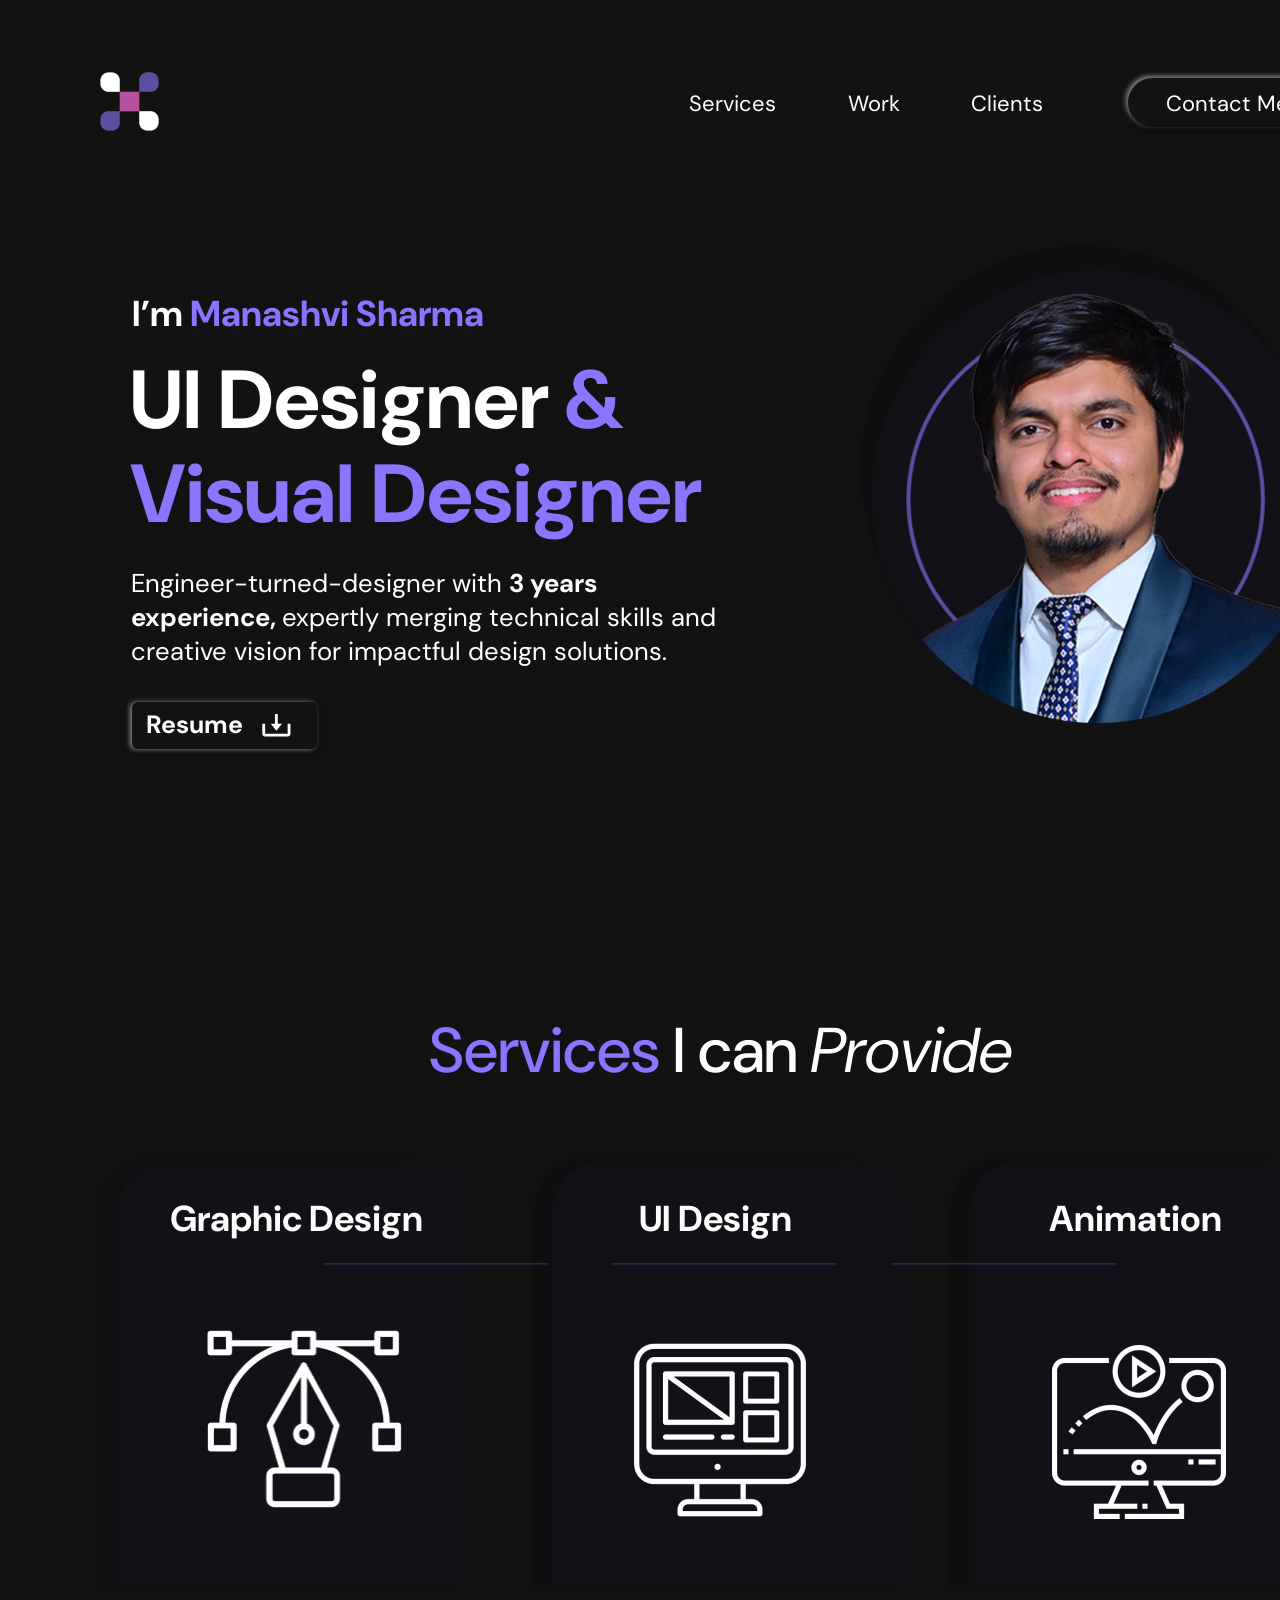
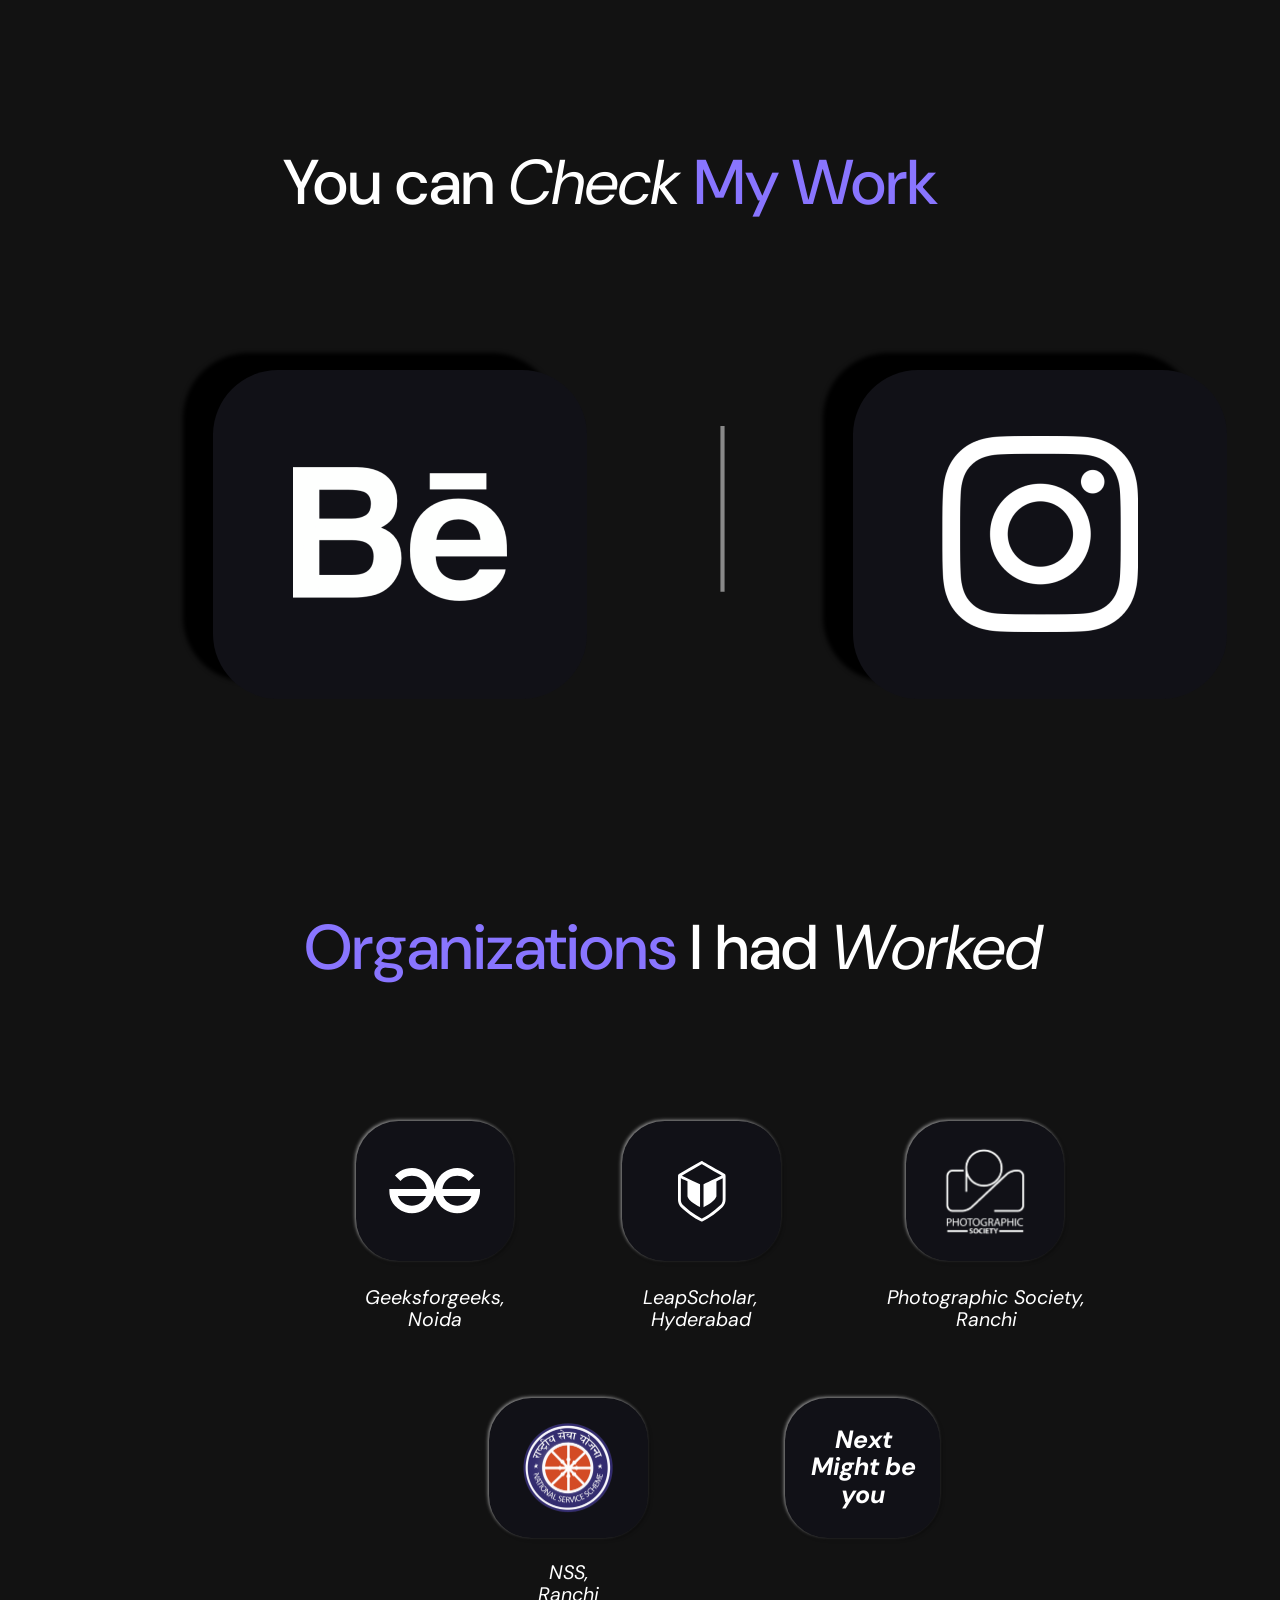
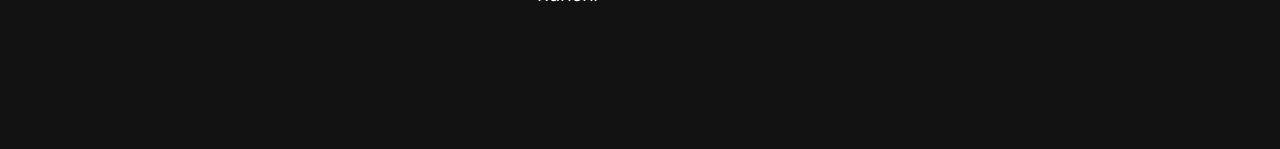
==== Homepage.html @ b3f9b0f7 "Pushed from Locofy Builder" ====
<!DOCTYPE html>
<html>
  <head>
    <meta charset="utf-8" />
    <meta name="viewport" content="initial-scale=1, width=device-width" />

    <link rel="stylesheet" href="./global.css" />
    <link rel="stylesheet" href="./Homepage.css" />
    <link
      rel="stylesheet"
      href="https://fonts.googleapis.com/css2?family=DM Sans:ital,wght@0,400;0,500;0,700;1,400;1,500;1,700&display=swap"
    />
  </head>
  <body>
    <div class="homepage1">
      <section class="frame-container">
        <div class="frame-wrapper1">
          <div class="frame-parent1">
            <div class="im-manashvi-sharma-wrapper">
              <h2 class="im-manashvi-sharma-container1">
                <span>
                  <span>I’m</span>
                </span>
                <b class="manashvi-sharma1">
                  <span> </span>
                  <span>Manashvi Sharma</span>
                </b>
              </h2>
            </div>
            <div class="occupation">
              <b class="ui-designer-container1">
                <p class="ui-designer2">
                  <span class="ui-designer3">UI Designer</span>
                  <span class="span4"> </span>
                  <span>&</span>
                </p>
                <p class="visual-designer1">Visual Designer</p>
              </b>
            </div>
            <div class="experience-years">
              <div class="engineer-turned-designer-with-container1">
                <span>Engineer-turned-designer with </span>
                <b>3 years experience, </b>
                <span
                  >expertly merging technical skills and creative vision for
                  impactful design solutions.</span
                >
              </div>
            </div>
            <div class="resume-download-wrapper">
              <div class="resume-download1">
                <div class="resume-download-item"></div>
                <div class="resume-link">
                  <b class="resume1">Resume</b>
                </div>
                <img
                  class="bx-download-icon1"
                  loading="lazy"
                  alt=""
                  src="./public/bxdownload1.svg"
                />
              </div>
            </div>
          </div>
        </div>
        <div class="wrapper-group-11">
          <img
            class="wrapper-group-1-item"
            loading="lazy"
            alt=""
            src="./public/group-11@2x.png"
          />
        </div>
      </section>
      <img
        class="manashvi-image-icon"
        loading="lazy"
        alt=""
        src="./public/vector-11.svg"
      />

      <section class="services-title-parent">
        <div class="services-title">
          <div class="services-i-can-container1" data-scroll-to="servicesICan">
            <span class="services-i-can1">
              <span class="services2">Services</span>
              <span> I can </span>
            </span>
            <span>
              <i>Provide</i>
            </span>
          </div>
        </div>
        <div class="services-list">
          <div class="graphic-design-title-wrapper">
            <div class="graphic-design-title">
              <div class="graphic-design-title-child"></div>
              <h2 class="graphic-design1">Graphic Design</h2>
              <div class="pen-tool-icon">
                <img
                  class="pen-tool-7244794-1-icon1"
                  loading="lazy"
                  alt=""
                  src="./public/pentool-7244794-11@2x.png"
                />
              </div>
            </div>
          </div>
          <div class="design-services">
            <div class="design-services-child"></div>
            <div class="animation-services">
              <h2 class="ui-design1">UI Design</h2>
            </div>
            <img
              class="layout-8500907-1-icon1"
              loading="lazy"
              alt=""
              src="./public/layout-8500907-11@2x.png"
            />
          </div>
          <div class="design-services1">
            <div class="design-services-item"></div>
            <h2 class="animation1">Animation</h2>
            <div class="animate-5261056-1-container">
              <img
                class="animate-5261056-1-icon1"
                loading="lazy"
                alt=""
                src="./public/animate-5261056-11@2x.png"
              />
            </div>
          </div>
        </div>
      </section>
      <div class="organizations-i-had-worked-group">
        <div
          class="organizations-i-had-container1"
          data-scroll-to="organizationsIHad"
        >
          <span class="organizations-i-had1">
            <span>Organizations</span>
            <span class="span5"> </span>
            <span class="i-had1">I had </span>
          </span>
          <span class="worked1">
            <i>Worked</i>
            <span class="span6"> </span>
          </span>
        </div>
        <div class="work-experience">
          <div class="geeksforgeeks-experience">
            <div class="geeksforgeeks-details">
              <div class="frame-parent2">
                <div class="group-div">
                  <div class="frame-child3"></div>
                  <img
                    class="gfg-gg-logo-1-icon1"
                    loading="lazy"
                    alt=""
                    src="./public/gfggglogo-11.svg"
                  />
                </div>
                <div class="geeksforgeeks-location">
                  <i class="geeksforgeeks-noida1">
                    <p class="geeksforgeeks1">Geeksforgeeks,</p>
                    <p class="noida1">Noida</p>
                  </i>
                </div>
              </div>
              <div class="frame-parent3">
                <div class="rectangle-parent3">
                  <div class="frame-child4"></div>
                  <img
                    class="vector-icon1"
                    loading="lazy"
                    alt=""
                    src="./public/vector1.svg"
                  />
                </div>
                <div class="leapscholar-hyderabad-wrapper">
                  <i class="leapscholar-hyderabad1">
                    <p class="leapscholar1">LeapScholar,</p>
                    <p class="hyderabad1">Hyderabad</p>
                  </i>
                </div>
              </div>
              <div class="photographic-society-experienc">
                <div class="photographic-society-details">
                  <div class="photographic-society-icon">
                    <div class="photographic-society-icon-child"></div>
                    <img
                      class="camera-icon"
                      loading="lazy"
                      alt=""
                      src="./public/68741340-11@2x.png"
                    />
                  </div>
                </div>
                <i class="photographic-society-ranchi-container1">
                  <p class="photographic-society1">Photographic Society,</p>
                  <p class="ranchi2">Ranchi</p>
                </i>
              </div>
            </div>
            <div class="nss-experience">
              <div class="nss-details">
                <div class="nss-logo-parent">
                  <div class="nss-logo">
                    <div class="nss-logo-child"></div>
                    <img
                      class="nss-symbol-1-icon1"
                      loading="lazy"
                      alt=""
                      src="./public/nsssymbol-11@2x.png"
                    />
                  </div>
                  <div class="rectangle-parent4">
                    <div class="frame-child5"></div>
                    <i class="next-might-be-container1">
                      <p class="next1">Next</p>
                      <p class="might-be1">Might be</p>
                      <p class="you1">you</p>
                    </i>
                  </div>
                </div>
                <div class="nss-location">
                  <i class="nss-ranchi1">
                    <p class="nss1">NSS,</p>
                    <p class="ranchi3">Ranchi</p>
                  </i>
                </div>
              </div>
            </div>
          </div>
        </div>
      </div>
      <div class="image-12"></div>
      <div class="image-21"></div>
      <div class="image-13" data-scroll-to="image1"></div>
      <div class="you-can-check-container1">
        <span>
          <span class="you-can1">You can </span>
          <i class="check1">Check</i>
          <span class="span7"> </span>
        </span>
        <span class="my-work1">
          <span>My Work</span>
        </span>
      </div>
      <section class="portfolio-links">
        <div class="behance-link">
          <div class="rectangle-parent5">
            <div class="frame-child6"></div>
            <img
              class="behance-733594-2-icon1"
              loading="lazy"
              alt=""
              src="./public/behance-733594-21@2x.png"
            />
          </div>
        </div>
        <div class="divider">
          <img
            class="divider-shape-icon"
            loading="lazy"
            alt=""
            src="./public/vector-3.svg"
          />
        </div>
        <div class="rectangle-parent6">
          <div class="frame-child7"></div>
          <img
            class="instagram-1384031-2-icon1"
            loading="lazy"
            alt=""
            src="./public/instagram-1384031-21@2x.png"
          />
        </div>
      </section>
      <header class="logo-2-5-parent">
        <img
          class="logo-2-5-icon1"
          loading="lazy"
          alt=""
          src="./public/logo2-5@2x.png"
        />

        <div class="frame-wrapper2">
          <div class="contact-title-parent" id="groupContainer">
            <nav class="contact-title">
              <nav class="page-links">
                <a class="services3" id="servicesText">Services</a>
                <a class="work1" id="workText">Work</a>
                <a class="clients1">Clients</a>
              </nav>
            </nav>
            <div class="contact-button">
              <div class="contact-button-child"></div>
              <a class="contact-me1">Contact Me</a>
            </div>
          </div>
        </div>
      </header>
    </div>

    <script>
      var servicesText = document.getElementById("servicesText");
      if (servicesText) {
        servicesText.addEventListener("click", function () {
          var anchor = document.querySelector("[data-scroll-to='servicesICan']");
          if (anchor) {
            anchor.scrollIntoView({ block: "start", behavior: "smooth" });
          }
        });
      }
      
      var workText = document.getElementById("workText");
      if (workText) {
        workText.addEventListener("click", function () {
          var anchor = document.querySelector("[data-scroll-to='image1']");
          if (anchor) {
            anchor.scrollIntoView({ block: "start", behavior: "smooth" });
          }
        });
      }
      
      var groupContainer = document.getElementById("groupContainer");
      if (groupContainer) {
        groupContainer.addEventListener("click", function () {
          var anchor = document.querySelector("[data-scroll-to='organizationsIHad']");
          if (anchor) {
            anchor.scrollIntoView({ block: "start", behavior: "smooth" });
          }
        });
      }
      </script>
  </body>
</html>
---- global.css ----
body {
  margin: 0;
  line-height: normal;
}

:root {
  /* fonts */
  --font-dm-sans: "DM Sans";

  /* font sizes */
  --font-size-3xl: 22px;
  --font-size-44xl-2: 63.2px;
  --font-size-19xl: 38px;
  --font-size-32xl: 51px;
  --font-size-lgi-6: 19.6px;
  --font-size-6xl: 25px;
  --font-size-xl: 20px;
  --font-size-17xl: 36px;
  --font-size-10xl: 29px;
  --font-size-6xl-8: 25.8px;
  --font-size-2xl: 21px;
  --font-size-63xl-3: 82.3px;
  --font-size-22xl: 41px;

  /* Colors */
  --color-gray-100: #111117;
  --color-gray-200: #121212;
  --color-white: #fff;
  --color-mediumslateblue: #8975ff;
  --color-darkslateblue: #5b4fa1;

  /* Gaps */
  --gap-xl: 20px;
  --gap-4xl-7: 23.7px;
  --gap-7xl-4: 26.4px;

  /* Paddings */
  --padding-xs: 12px;
  --padding-2xs: 11px;
  --padding-11xl: 30px;
  --padding-4xs: 9px;
  --padding-19xl: 38px;
  --padding-3xs-5: 9.5px;
  --padding-48xl: 67px;
  --padding-xl: 20px;
  --padding-47xl: 66px;
  --padding-20xl: 39px;
  --padding-13xl: 32px;
  --padding-39xl: 58px;
  --padding-61xl: 80px;
  --padding-38xl: 57px;
  --padding-2xl: 21px;
  --padding-30xl: 49px;
  --padding-9xl: 28px;
  --padding-4xl-6: 23.6px;
  --padding-4xl-5: 23.5px;
  --padding-28xl: 47px;
  --padding-mid: 17px;
  --padding-xs-8: 11.8px;
  --padding-lgi: 19px;
  --padding-3xl: 22px;
  --padding-21xl: 40px;
  --padding-25xl: 44px;
  --padding-20xl-3: 39.3px;
  --padding-11xs: 2px;
  --padding-14xl: 33px;
  --padding-99xl: 118px;
  --padding-8xs: 5px;
  --padding-10xs: 3px;
  --padding-9xs: 4px;
  --padding-18xl: 37px;
  --padding-15xl: 34px;
  --padding-6xs: 7px;
  --padding-5xl: 24px;
  --padding-33xl: 52px;
  --padding-10xl: 29px;
  --padding-49xl: 68px;

  /* Border radiuses */
  --br-13xl-5: 32.5px;
  --br-46xl: 65px;
  --br-23xl-5: 42.5px;
  --br-31xl: 50px;
  --br-7xs: 6px;
}
---- Homepage.css ----
.manashvi-sharma1 {
  color: var(--color-mediumslateblue);
}
.im-manashvi-sharma-container1 {
  margin: 0;
  flex: 1;
  position: relative;
  font-size: inherit;
  display: inline-block;
  max-width: 100%;
  font-family: inherit;
}
.im-manashvi-sharma-wrapper {
  width: 403px;
  display: flex;
  flex-direction: row;
  align-items: flex-start;
  justify-content: flex-start;
  padding: 0 var(--padding-11xs);
  box-sizing: border-box;
  max-width: 100%;
}
.ui-designer3 {
  color: var(--color-white);
}
.span4 {
  color: var(--color-darkslateblue);
}
.ui-designer2,
.visual-designer1 {
  margin: 0;
}
.ui-designer-container1 {
  position: relative;
  line-height: 94px;
}
.occupation {
  align-self: stretch;
  display: flex;
  flex-direction: row;
  align-items: flex-start;
  justify-content: flex-start;
  padding: 0 0 var(--padding-4xs);
  font-size: var(--font-size-63xl-3);
  color: var(--color-mediumslateblue);
}
.engineer-turned-designer-with-container1 {
  flex: 1;
  position: relative;
  display: inline-block;
  max-width: 100%;
}
.experience-years {
  width: 590px;
  display: flex;
  flex-direction: row;
  align-items: flex-start;
  justify-content: flex-start;
  padding: 0 1px 18px;
  box-sizing: border-box;
  max-width: 100%;
  font-size: var(--font-size-6xl-8);
}
.resume-download-item {
  height: 47px;
  width: 185px;
  position: relative;
  box-shadow: -2px 0.2px 5px rgba(255, 255, 255, 0.5),
    2px 2px 5px rgba(13, 13, 13, 0.5);
  border-radius: var(--br-7xs);
  background-color: var(--color-gray-200);
  display: none;
}
.resume1 {
  align-self: stretch;
  position: relative;
  line-height: 29px;
  z-index: 1;
}
.resume-link {
  width: 113px;
  display: flex;
  flex-direction: column;
  align-items: flex-start;
  justify-content: flex-start;
  padding: 1.7px 0 0;
  box-sizing: border-box;
}
.bx-download-icon1 {
  height: 34.8px;
  width: 34.8px;
  position: relative;
  overflow: hidden;
  flex-shrink: 0;
  z-index: 1;
}
.resume-download1 {
  flex: 1;
  box-shadow: -2px 0.2px 5px rgba(255, 255, 255, 0.5),
    2px 2px 5px rgba(13, 13, 13, 0.5);
  border-radius: var(--br-7xs);
  background-color: var(--color-gray-200);
  flex-direction: row;
  padding: 6.3px 14px 5.9px;
}
.frame-parent1,
.frame-wrapper1,
.resume-download-wrapper,
.resume-download1 {
  display: flex;
  align-items: flex-start;
  justify-content: flex-start;
}
.resume-download-wrapper {
  width: 189px;
  flex-direction: row;
  padding: 0 var(--padding-11xs);
  box-sizing: border-box;
  font-size: var(--font-size-6xl);
}
.frame-parent1,
.frame-wrapper1 {
  flex-direction: column;
  max-width: 100%;
}
.frame-parent1 {
  align-self: stretch;
  gap: 16px;
}
.frame-wrapper1 {
  flex: 1;
  padding: var(--padding-xl) 0 0;
  box-sizing: border-box;
  min-width: 404px;
}
.wrapper-group-1-item {
  height: 100%;
  width: 100%;
  object-fit: contain;
  position: absolute;
  left: -5px;
  top: -12px;
  transform: scale(1.053);
}
.wrapper-group-11 {
  height: 453px;
  width: 453px;
  position: relative;
  max-width: 100%;
  display: flex;
  align-items: center;
  justify-content: center;
}
.frame-container {
  position: absolute;
  top: 270px;
  left: 130px;
  width: 1194px;
  display: flex;
  flex-direction: row;
  align-items: flex-start;
  justify-content: flex-start;
  gap: 120px;
  max-width: 100%;
  text-align: left;
  font-size: var(--font-size-17xl);
  color: var(--color-white);
  font-family: var(--font-dm-sans);
}
.manashvi-image-icon {
  position: absolute;
  top: 1263.4px;
  left: 126px;
  width: 1188.5px;
  height: 2px;
  z-index: 1;
}
.services2 {
  color: var(--color-mediumslateblue);
}
.services-i-can1 {
  font-weight: 500;
}
.services-i-can-container1 {
  position: relative;
}
.services-title {
  align-self: stretch;
  display: flex;
  flex-direction: row;
  align-items: flex-start;
  justify-content: center;
  padding: 0 var(--padding-xl) 0 var(--padding-3xl);
}
.graphic-design-title-child {
  width: 352px;
  height: 426px;
  position: relative;
  box-shadow: -17px 0 4px #101010;
  border-radius: var(--br-31xl) var(--br-31xl) 0 0;
  background-color: var(--color-gray-100);
  display: none;
  max-width: 100%;
}
.graphic-design1 {
  margin: 0;
  position: relative;
  font-size: inherit;
  line-height: 41px;
  font-weight: 700;
  font-family: inherit;
  z-index: 1;
}
.pen-tool-7244794-1-icon1 {
  height: 200px;
  width: 200px;
  position: relative;
  object-fit: cover;
  z-index: 1;
}
.pen-tool-icon {
  display: flex;
  flex-direction: row;
  align-items: flex-start;
  justify-content: flex-start;
  padding: 0 var(--padding-18xl) 0 var(--padding-15xl);
}
.graphic-design-title,
.graphic-design-title-wrapper {
  display: flex;
  flex-direction: column;
  align-items: flex-start;
  justify-content: flex-start;
  box-sizing: border-box;
  max-width: 100%;
}
.graphic-design-title {
  box-shadow: -17px 0 4px #101010;
  border-radius: var(--br-31xl) var(--br-31xl) 0 0;
  background-color: var(--color-gray-100);
  padding: var(--padding-18xl) var(--padding-10xl) var(--padding-49xl)
    var(--padding-33xl);
  gap: 80px;
}
.graphic-design-title-wrapper {
  padding: 0 var(--padding-mid) 0 0;
}
.design-services-child {
  width: 352px;
  height: 426px;
  position: relative;
  box-shadow: -17px 0 4px #0f0f0f;
  border-radius: var(--br-31xl) var(--br-31xl) 0 0;
  background-color: var(--color-gray-100);
  display: none;
  max-width: 100%;
}
.ui-design1 {
  margin: 0;
  position: relative;
  font-size: inherit;
  line-height: 58px;
  font-weight: 700;
  font-family: inherit;
  z-index: 1;
}
.animation-services {
  display: flex;
  flex-direction: row;
  align-items: flex-start;
  justify-content: flex-start;
  padding: 0 8px;
}
.layout-8500907-1-icon1 {
  width: 178px;
  height: 178px;
  position: relative;
  object-fit: contain;
  z-index: 1;
}
.design-services,
.design-services-item {
  width: 352px;
  box-shadow: -17px 0 4px #0f0f0f;
  border-radius: var(--br-31xl) var(--br-31xl) 0 0;
  background-color: var(--color-gray-100);
  max-width: 100%;
}
.design-services {
  display: flex;
  flex-direction: column;
  align-items: flex-start;
  justify-content: flex-start;
  padding: var(--padding-10xl) 79px var(--padding-49xl);
  box-sizing: border-box;
  gap: 93px;
}
.design-services-item {
  height: 426px;
  position: relative;
  display: none;
}
.animation1 {
  margin: 0;
  position: relative;
  font-size: inherit;
  line-height: 58px;
  font-weight: 700;
  font-family: inherit;
  z-index: 1;
}
.animate-5261056-1-icon1 {
  height: 174px;
  width: 174px;
  position: relative;
  object-fit: cover;
  z-index: 1;
}
.animate-5261056-1-container,
.design-services1 {
  display: flex;
  flex-direction: row;
  align-items: flex-start;
  justify-content: flex-start;
  padding: 0 var(--padding-10xs);
}
.design-services1 {
  width: 352px;
  box-shadow: -17px 0 4px #0f0f0f;
  border-radius: var(--br-31xl) var(--br-31xl) 0 0;
  background-color: var(--color-gray-100);
  flex-direction: column;
  padding: var(--padding-10xl) var(--padding-61xl) var(--padding-49xl);
  box-sizing: border-box;
  gap: 97px;
  max-width: 100%;
}
.services-list,
.services-title-parent {
  display: flex;
  flex-direction: row;
  align-items: flex-start;
  justify-content: center;
  gap: 65px;
  max-width: 100%;
  font-size: var(--font-size-17xl);
}
.services-title-parent {
  position: absolute;
  top: 1008.9px;
  left: 118px;
  width: 1203px;
  flex-direction: column;
  justify-content: flex-start;
  gap: 69.1px;
  text-align: left;
  font-size: var(--font-size-44xl-2);
  color: var(--color-white);
  font-family: var(--font-dm-sans);
}
.span5 {
  color: var(--color-darkslateblue);
}
.i-had1 {
  color: var(--color-white);
}
.organizations-i-had1,
.span6 {
  font-weight: 500;
}
.span6 {
  font-family: var(--font-dm-sans);
}
.worked1 {
  color: var(--color-white);
}
.organizations-i-had-container1 {
  align-self: stretch;
  position: relative;
}
.frame-child3 {
  height: 140px;
  width: 158.9px;
  position: relative;
  box-shadow: -1.3px -1.3px 3.27px rgba(255, 255, 255, 0.5),
    1.3px 1.3px 3.27px rgba(0, 0, 0, 0.5);
  border-radius: 42.51px;
  background-color: var(--color-gray-100);
  display: none;
}
.gfg-gg-logo-1-icon1 {
  height: 46.4px;
  width: 92.2px;
  position: relative;
  overflow: hidden;
  flex-shrink: 0;
  z-index: 1;
}
.group-div {
  box-shadow: -1.3px -1.3px 3.27px rgba(255, 255, 255, 0.5),
    1.3px 1.3px 3.27px rgba(0, 0, 0, 0.5);
  border-radius: 42.51px;
  background-color: var(--color-gray-100);
  display: flex;
  flex-direction: row;
  align-items: flex-start;
  justify-content: flex-start;
  padding: var(--padding-28xl) var(--padding-14xl) 46.6px;
}
.geeksforgeeks1,
.noida1 {
  margin: 0;
}
.geeksforgeeks-noida1 {
  position: relative;
  line-height: 110%;
}
.frame-parent2,
.geeksforgeeks-location {
  display: flex;
  align-items: flex-start;
  justify-content: flex-start;
}
.geeksforgeeks-location {
  flex-direction: row;
  padding: 0 var(--padding-2xs) 0 var(--padding-4xs);
}
.frame-parent2 {
  flex-direction: column;
  gap: 26.3px;
}
.frame-child4 {
  height: 140px;
  width: 158.9px;
  position: relative;
  box-shadow: -1.3px -1.3px 3.27px rgba(255, 255, 255, 0.5),
    1.3px 1.3px 3.27px rgba(0, 0, 0, 0.5);
  border-radius: 42.51px;
  background-color: var(--color-gray-100);
  display: none;
}
.vector-icon1 {
  height: 60.7px;
  width: 47.6px;
  position: relative;
  z-index: 1;
}
.rectangle-parent3 {
  box-shadow: -1.3px -1.3px 3.27px rgba(255, 255, 255, 0.5),
    1.3px 1.3px 3.27px rgba(0, 0, 0, 0.5);
  border-radius: 42.51px;
  background-color: var(--color-gray-100);
  display: flex;
  flex-direction: row;
  align-items: flex-start;
  justify-content: flex-start;
  padding: var(--padding-21xl) 55px var(--padding-20xl-3) 56px;
}
.hyderabad1,
.leapscholar1 {
  margin: 0;
}
.leapscholar-hyderabad1 {
  position: relative;
  line-height: 110%;
}
.frame-parent3,
.leapscholar-hyderabad-wrapper {
  display: flex;
  align-items: flex-start;
  justify-content: flex-start;
}
.leapscholar-hyderabad-wrapper {
  flex-direction: row;
  padding: 0 var(--padding-3xl) 0 var(--padding-2xl);
}
.frame-parent3 {
  flex-direction: column;
  gap: var(--gap-7xl-4);
}
.photographic-society-icon-child {
  height: 140px;
  width: 158.9px;
  position: relative;
  box-shadow: -1.3px -1.3px 3.27px rgba(255, 255, 255, 0.5),
    1.3px 1.3px 3.27px rgba(0, 0, 0, 0.5);
  border-radius: 42.51px;
  background-color: var(--color-gray-100);
  display: none;
}
.camera-icon {
  height: 116.4px;
  width: 116.4px;
  position: relative;
  object-fit: contain;
  z-index: 1;
}
.photographic-society-details,
.photographic-society-icon {
  display: flex;
  flex-direction: row;
  align-items: flex-start;
  justify-content: flex-start;
}
.photographic-society-icon {
  box-shadow: -1.3px -1.3px 3.27px rgba(255, 255, 255, 0.5),
    1.3px 1.3px 3.27px rgba(0, 0, 0, 0.5);
  border-radius: 42.51px;
  background-color: var(--color-gray-100);
  padding: var(--padding-xs-8) var(--padding-2xl);
}
.photographic-society-details {
  padding: 0 var(--padding-lgi);
}
.photographic-society1,
.ranchi2 {
  margin: 0;
}
.photographic-society-ranchi-container1 {
  height: 44px;
  position: relative;
  line-height: 110%;
  display: inline-block;
}
.geeksforgeeks-details,
.photographic-society-experienc {
  display: flex;
  flex-direction: column;
  align-items: flex-start;
  justify-content: flex-start;
  gap: var(--gap-7xl-4);
}
.geeksforgeeks-details {
  align-self: stretch;
  flex-direction: row;
  justify-content: space-between;
  gap: var(--gap-xl);
}
.nss-logo-child {
  height: 140px;
  width: 158.9px;
  position: relative;
  box-shadow: -1.3px -1.3px 3.27px rgba(255, 255, 255, 0.5),
    1.3px 1.3px 3.27px rgba(0, 0, 0, 0.5);
  border-radius: 42.51px;
  background-color: var(--color-gray-100);
  display: none;
}
.nss-symbol-1-icon1 {
  height: 92.9px;
  width: 92.9px;
  position: relative;
  object-fit: contain;
  z-index: 1;
}
.frame-child5,
.nss-logo {
  box-shadow: -1.3px -1.3px 3.27px rgba(255, 255, 255, 0.5),
    1.3px 1.3px 3.27px rgba(0, 0, 0, 0.5);
  border-radius: 42.51px;
  background-color: var(--color-gray-100);
}
.nss-logo {
  display: flex;
  flex-direction: row;
  align-items: flex-start;
  justify-content: flex-start;
  padding: var(--padding-4xl-5) var(--padding-14xl) var(--padding-4xl-6);
  flex-shrink: 0;
}
.frame-child5 {
  height: 140px;
  width: 158.9px;
  position: relative;
  display: none;
}
.might-be1,
.next1,
.you1 {
  margin: 0;
}
.next-might-be-container1 {
  position: relative;
  line-height: 110%;
  font-weight: 700;
  z-index: 1;
}
.nss-logo-parent,
.rectangle-parent4 {
  display: flex;
  flex-direction: row;
  align-items: flex-start;
}
.rectangle-parent4 {
  box-shadow: -1.3px -1.3px 3.27px rgba(255, 255, 255, 0.5),
    1.3px 1.3px 3.27px rgba(0, 0, 0, 0.5);
  border-radius: 42.51px;
  background-color: var(--color-gray-100);
  justify-content: flex-start;
  padding: var(--padding-9xl) var(--padding-5xl) var(--padding-11xl) 26px;
  flex-shrink: 0;
}
.nss-logo-parent {
  align-self: stretch;
  justify-content: space-between;
  gap: var(--gap-xl);
}
.nss1,
.ranchi3 {
  margin: 0;
}
.nss-ranchi1 {
  position: relative;
  line-height: 110%;
}
.nss-location {
  display: flex;
  flex-direction: row;
  align-items: flex-start;
  justify-content: flex-start;
  padding: 0 var(--padding-30xl);
  font-size: var(--font-size-lgi-6);
}
.nss-details,
.nss-experience {
  display: flex;
  align-items: flex-start;
  max-width: 100%;
}
.nss-details {
  width: 450.9px;
  flex-direction: column;
  justify-content: flex-start;
  gap: var(--gap-4xl-7);
}
.nss-experience {
  width: 716.9px;
  flex-direction: row;
  justify-content: center;
  padding: 0 var(--padding-xl);
  box-sizing: border-box;
  font-size: var(--font-size-6xl);
}
.geeksforgeeks-experience {
  flex: 1;
  flex-direction: column;
  gap: 66.6px;
}
.geeksforgeeks-experience,
.organizations-i-had-worked-group,
.work-experience {
  display: flex;
  align-items: flex-start;
  justify-content: flex-start;
  max-width: 100%;
}
.work-experience {
  align-self: stretch;
  flex-direction: row;
  padding: 0 51px 0 var(--padding-33xl);
  box-sizing: border-box;
  text-align: center;
  font-size: var(--font-size-lgi-6);
  color: var(--color-white);
}
.organizations-i-had-worked-group {
  position: absolute;
  top: 2506px;
  left: 304px;
  width: 832px;
  flex-direction: column;
  gap: 132px;
}
.image-12,
.image-13,
.image-21 {
  position: absolute;
  top: 1784.9px;
  left: 218px;
  width: 1439px;
  height: 803px;
  display: none;
}
.image-13,
.image-21 {
  top: 1781.9px;
  left: 276px;
}
.image-13 {
  top: 1782.9px;
}
.you-can1 {
  font-weight: 500;
}
.check1 {
  font-family: var(--font-dm-sans);
}
.my-work1,
.span7 {
  font-weight: 500;
  color: var(--color-mediumslateblue);
}
.you-can-check-container1 {
  position: absolute;
  top: 1741px;
  left: calc(50% - 357px);
  z-index: 4;
  color: var(--color-white);
}
.frame-child6 {
  height: 329px;
  width: 374px;
  position: relative;
  box-shadow: -30px -17px 4px #000;
  border-radius: var(--br-46xl);
  background-color: var(--color-gray-100);
  display: none;
  max-width: 100%;
}
.behance-733594-2-icon1 {
  height: 214px;
  width: 214px;
  position: relative;
  object-fit: contain;
  z-index: 1;
}
.behance-link,
.rectangle-parent5 {
  display: flex;
  align-items: flex-start;
  justify-content: flex-start;
  box-sizing: border-box;
  max-width: 100%;
}
.rectangle-parent5 {
  box-shadow: -30px -17px 4px #000;
  border-radius: var(--br-46xl);
  background-color: var(--color-gray-100);
  flex-direction: row;
  padding: var(--padding-38xl) var(--padding-61xl) var(--padding-39xl);
  z-index: 4;
}
.behance-link {
  flex-direction: column;
  padding: 0 var(--padding-8xs) 0 0;
}
.divider-shape-icon {
  width: 5px;
  flex: 1;
  position: relative;
  max-height: 100%;
  z-index: 4;
}
.divider {
  height: 238px;
  display: flex;
  flex-direction: column;
  align-items: flex-start;
  justify-content: flex-start;
  padding: var(--padding-20xl) 0 0;
  box-sizing: border-box;
}
.frame-child7 {
  height: 329px;
  width: 374px;
  position: relative;
  box-shadow: -30px -17px 4px #000;
  border-radius: var(--br-46xl);
  background-color: var(--color-gray-100);
  display: none;
  max-width: 100%;
}
.instagram-1384031-2-icon1 {
  height: 196px;
  width: 196px;
  position: relative;
  object-fit: contain;
  z-index: 1;
}
.portfolio-links,
.rectangle-parent6 {
  display: flex;
  flex-direction: row;
  align-items: flex-start;
  max-width: 100%;
}
.rectangle-parent6 {
  width: 374px;
  box-shadow: -30px -17px 4px #000;
  border-radius: var(--br-46xl);
  background-color: var(--color-gray-100);
  justify-content: center;
  padding: var(--padding-47xl) var(--padding-xl) var(--padding-48xl);
  box-sizing: border-box;
  z-index: 4;
}
.portfolio-links {
  position: absolute;
  top: 1970px;
  left: 213px;
  width: 1014px;
  justify-content: space-between;
  gap: var(--gap-xl);
}
.logo-2-5-icon1 {
  height: 75px;
  width: 75px;
  position: relative;
  object-fit: cover;
}
.services3 {
  min-width: 89.6px;
  cursor: pointer;
}
.clients1,
.services3,
.work1 {
  text-decoration: none;
  position: relative;
  color: inherit;
  display: inline-block;
}
.work1 {
  min-width: 54.4px;
  cursor: pointer;
}
.clients1 {
  min-width: 73.7px;
}
.contact-title,
.page-links {
  margin: 0;
  display: flex;
  align-items: flex-start;
}
.page-links {
  align-self: stretch;
  flex-direction: row;
  justify-content: space-between;
  gap: var(--gap-xl);
  text-align: left;
  font-size: var(--font-size-3xl);
  color: var(--color-white);
  font-family: var(--font-dm-sans);
}
.contact-title {
  width: 356.1px;
  flex-direction: column;
  justify-content: flex-end;
  padding: 0 0 var(--padding-3xs-5);
  box-sizing: border-box;
  max-width: 100%;
}
.contact-button-child {
  height: 50px;
  width: 196px;
  position: relative;
  box-shadow: -2px -2px 5px rgba(255, 255, 255, 0.5),
    2px 2px 5px rgba(0, 0, 0, 0.5);
  border-radius: var(--br-13xl-5);
  background-color: var(--color-gray-200);
  display: none;
}
.contact-me1 {
  text-decoration: none;
  position: relative;
  color: inherit;
  display: inline-block;
  min-width: 128px;
  z-index: 1;
}
.contact-button {
  box-shadow: -2px -2px 5px rgba(255, 255, 255, 0.5),
    2px 2px 5px rgba(0, 0, 0, 0.5);
  border-radius: var(--br-13xl-5);
  background-color: var(--color-gray-200);
  display: flex;
  flex-direction: row;
  align-items: flex-start;
  justify-content: flex-start;
  padding: var(--padding-2xs) var(--padding-11xl) var(--padding-4xs)
    var(--padding-19xl);
  white-space: nowrap;
}
.contact-title-parent {
  align-self: stretch;
  display: flex;
  flex-direction: row;
  align-items: flex-end;
  justify-content: space-between;
  max-width: 100%;
  gap: var(--gap-xl);
  cursor: pointer;
}
.frame-wrapper2 {
  width: 635px;
  display: flex;
  flex-direction: column;
  align-items: flex-start;
  justify-content: flex-end;
  padding: 0 0 var(--padding-xs);
  box-sizing: border-box;
  max-width: 100%;
}
.homepage1,
.logo-2-5-parent {
  text-align: left;
  font-family: var(--font-dm-sans);
}
.logo-2-5-parent {
  position: absolute;
  top: 64px;
  left: 92px;
  width: 1232px;
  display: flex;
  flex-direction: row;
  align-items: flex-end;
  justify-content: space-between;
  gap: var(--gap-xl);
  max-width: 100%;
  font-size: var(--font-size-3xl);
  color: var(--color-white);
}
.homepage1 {
  width: 100%;
  height: 3349px;
  position: relative;
  background-color: var(--color-gray-200);
  overflow: hidden;
  line-height: normal;
  letter-spacing: normal;
  font-size: var(--font-size-44xl-2);
  color: var(--color-mediumslateblue);
}
@media screen and (max-width: 1150px) {
  .services-list {
    flex-wrap: wrap;
  }
}
@media screen and (max-width: 1050px) {
  .im-manashvi-sharma-container1 {
    font-size: var(--font-size-10xl);
  }
  .ui-designer-container1 {
    font-size: var(--font-size-22xl);
    line-height: 56px;
  }
  .wrapper-group-1-item {
    flex: 1;
  }
  .frame-container {
    flex-wrap: wrap;
  }
  .services-i-can-container1 {
    font-size: var(--font-size-32xl);
  }
  .animation1,
  .graphic-design1,
  .ui-design1 {
    font-size: var(--font-size-10xl);
    line-height: 33px;
  }
  .animation1,
  .ui-design1 {
    line-height: 46px;
  }
  .organizations-i-had-container1,
  .you-can-check-container1 {
    font-size: var(--font-size-32xl);
  }
  .portfolio-links {
    flex-wrap: wrap;
  }
  .homepage1 {
    height: auto;
    min-height: 3349;
  }
}
@media screen and (max-width: 750px) {
  .geeksforgeeks-details,
  .nss-logo-parent {
    flex-wrap: wrap;
  }
  .contact-title {
    display: none;
  }
}
@media screen and (max-width: 450px) {
  .im-manashvi-sharma-container1 {
    font-size: var(--font-size-3xl);
  }
  .ui-designer-container1 {
    font-size: var(--font-size-6xl);
    line-height: 38px;
  }
  .engineer-turned-designer-with-container1 {
    font-size: var(--font-size-2xl);
  }
  .resume1 {
    font-size: var(--font-size-xl);
    line-height: 23px;
  }
  .frame-wrapper1 {
    min-width: 100%;
  }
  .services-i-can-container1 {
    font-size: var(--font-size-19xl);
  }
  .animation1,
  .graphic-design1,
  .ui-design1 {
    font-size: var(--font-size-3xl);
    line-height: 24px;
  }
  .animation1,
  .ui-design1 {
    line-height: 35px;
  }
  .organizations-i-had-container1 {
    font-size: var(--font-size-19xl);
  }
  .next-might-be-container1 {
    font-size: var(--font-size-xl);
    line-height: 22px;
  }
  .you-can-check-container1 {
    font-size: var(--font-size-19xl);
  }
}
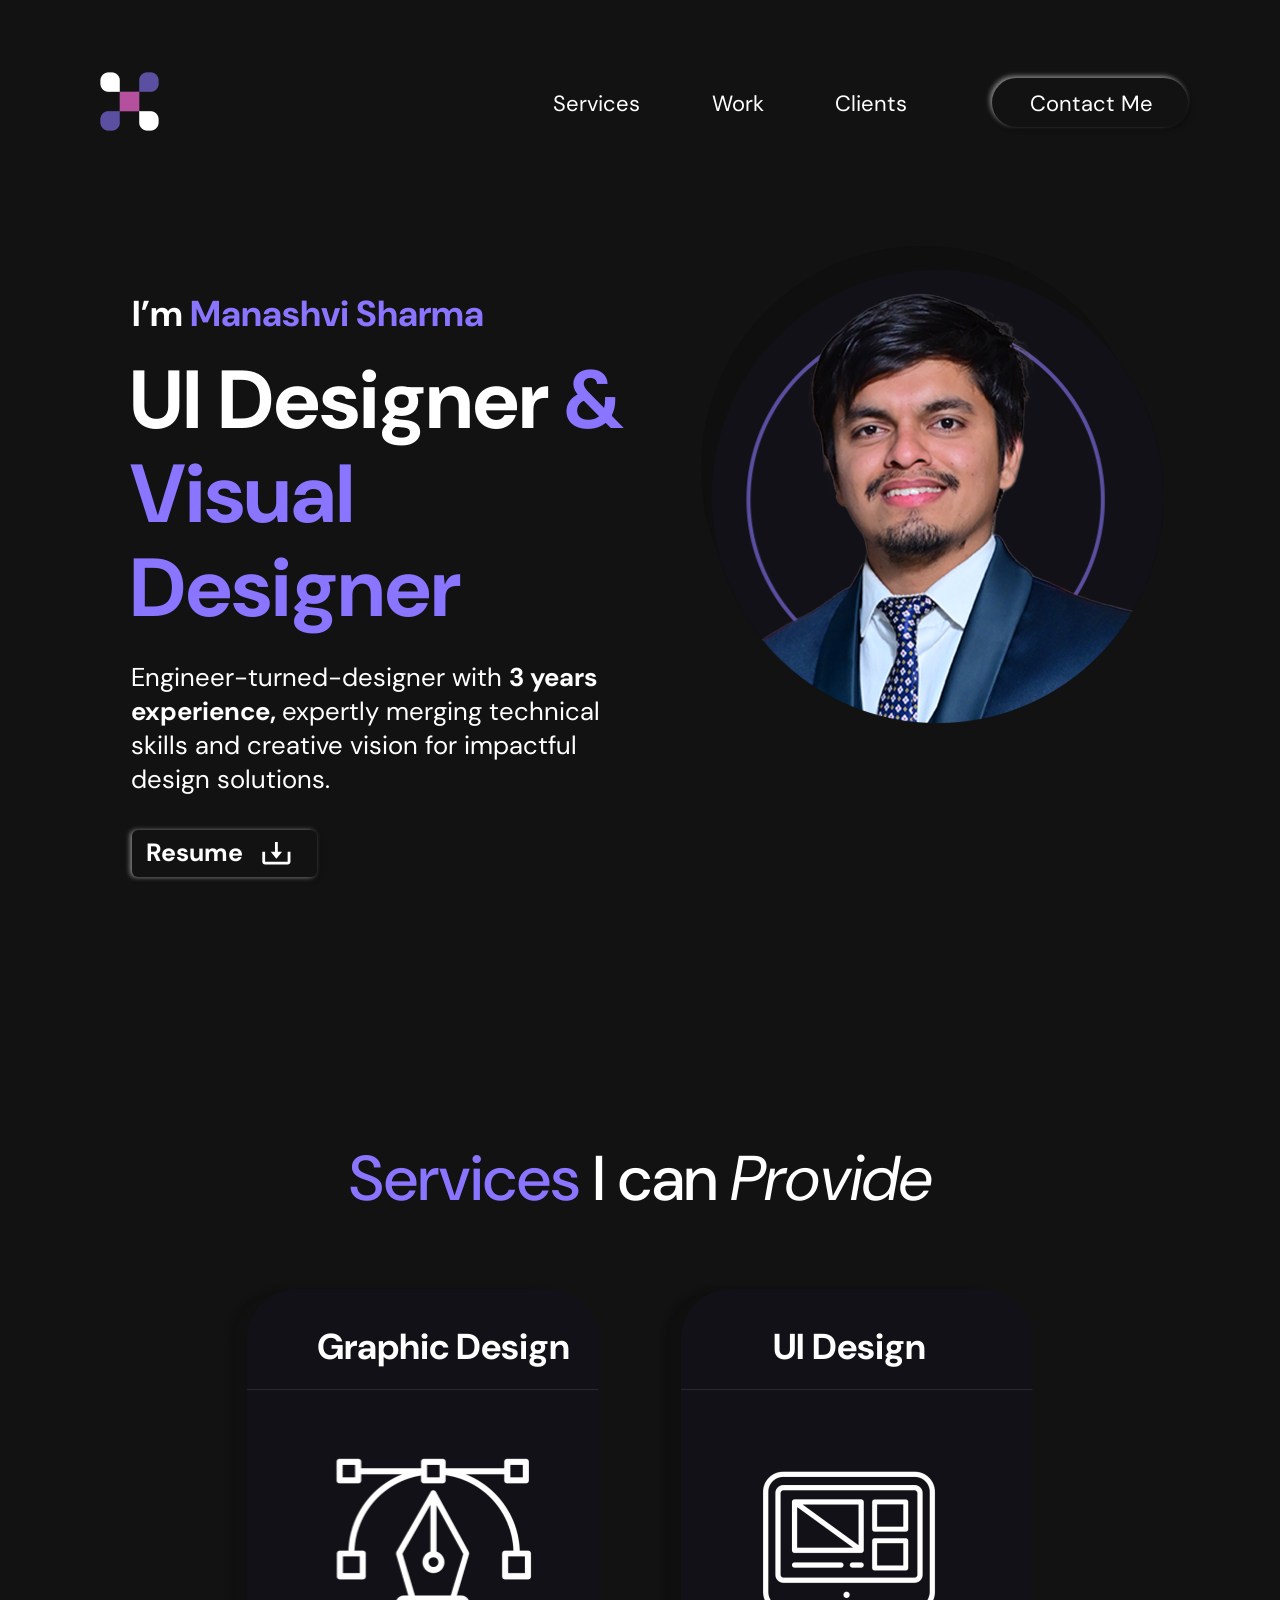
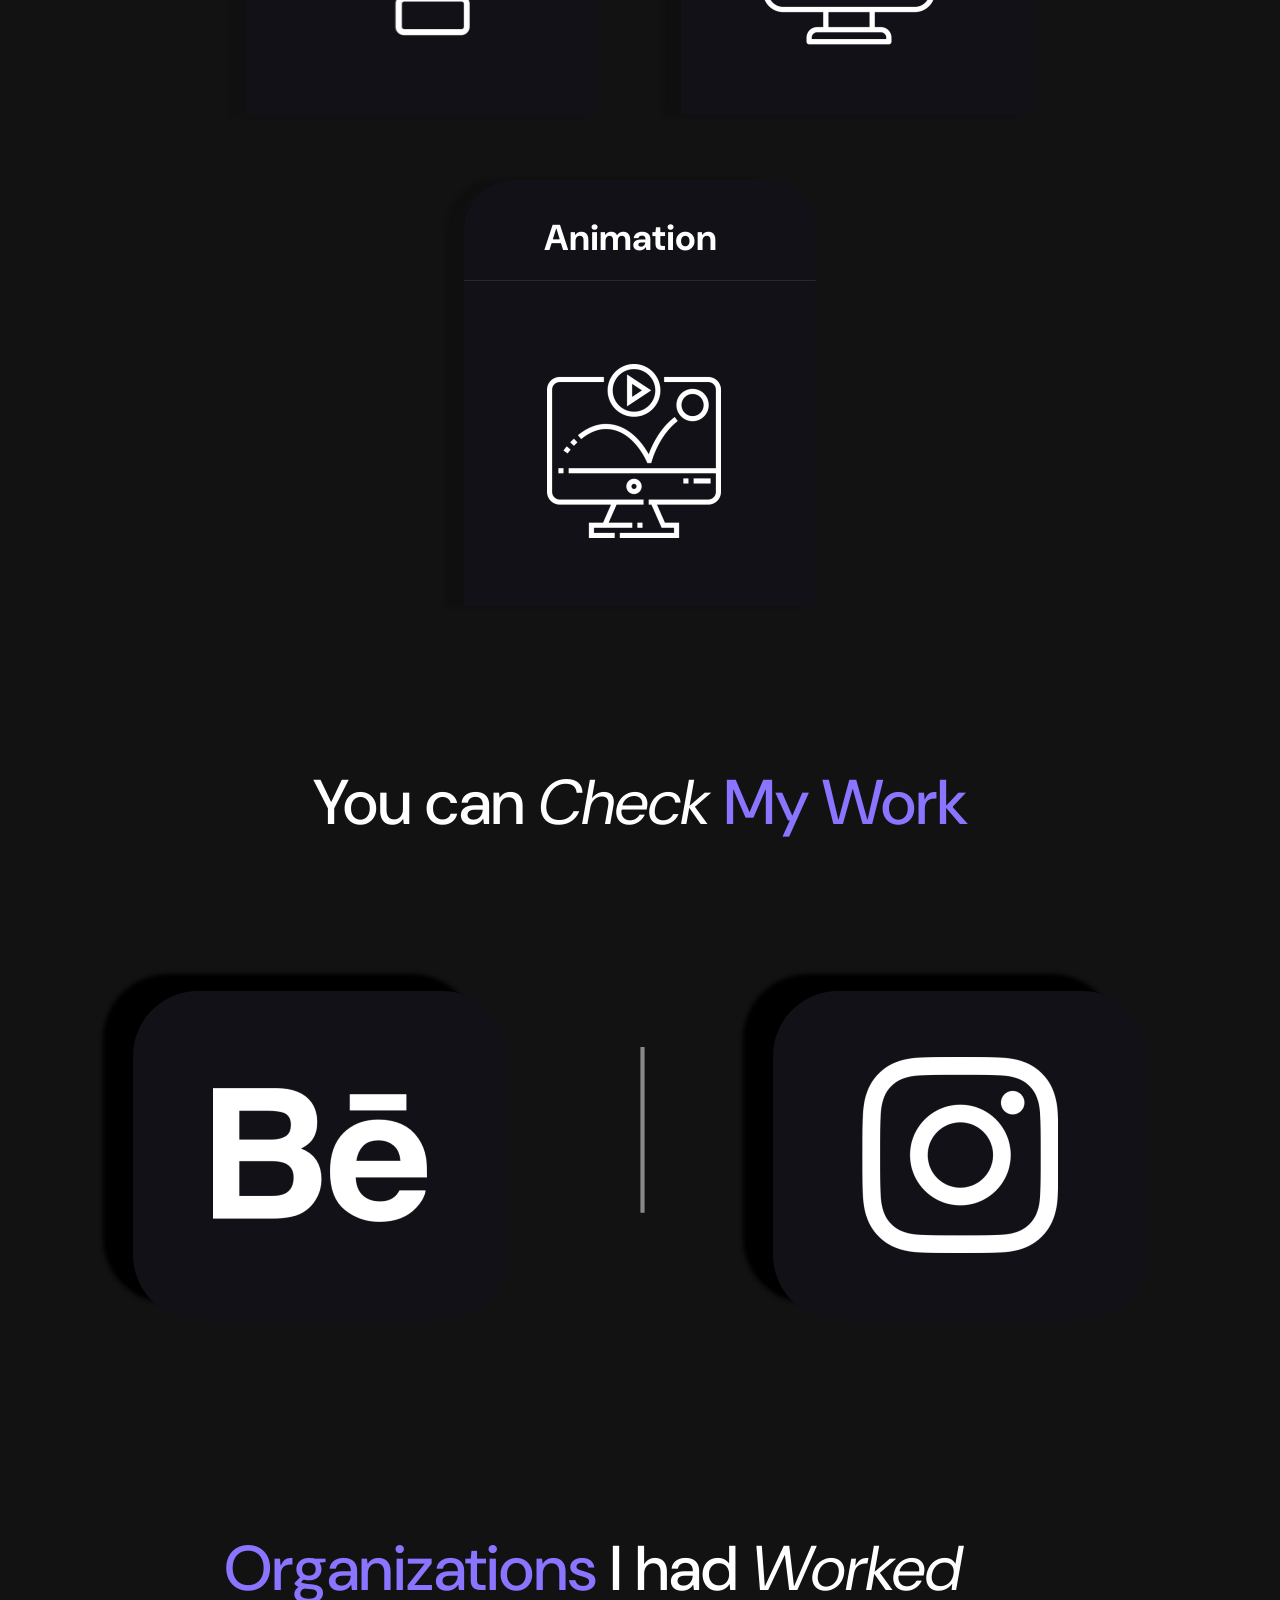
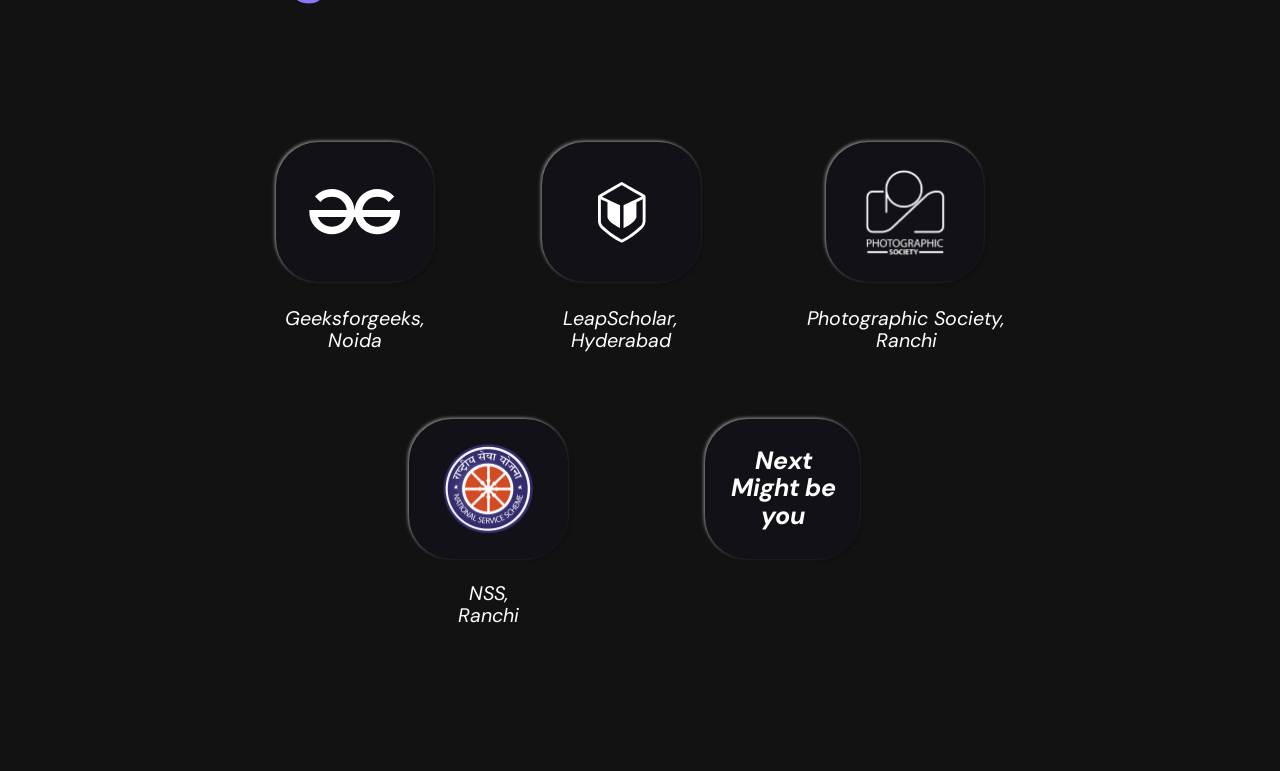
==== commit a8c5ccdc: "Pushed from Locofy Builder" ====
--- a/Homepage.html
+++ b/Homepage.html
@@ -13,270 +13,6 @@
   </head>
   <body>
     <div class="homepage1">
-      <section class="frame-container">
-        <div class="frame-wrapper1">
-          <div class="frame-parent1">
-            <div class="im-manashvi-sharma-wrapper">
-              <h2 class="im-manashvi-sharma-container1">
-                <span>
-                  <span>I’m</span>
-                </span>
-                <b class="manashvi-sharma1">
-                  <span> </span>
-                  <span>Manashvi Sharma</span>
-                </b>
-              </h2>
-            </div>
-            <div class="occupation">
-              <b class="ui-designer-container1">
-                <p class="ui-designer2">
-                  <span class="ui-designer3">UI Designer</span>
-                  <span class="span4"> </span>
-                  <span>&</span>
-                </p>
-                <p class="visual-designer1">Visual Designer</p>
-              </b>
-            </div>
-            <div class="experience-years">
-              <div class="engineer-turned-designer-with-container1">
-                <span>Engineer-turned-designer with </span>
-                <b>3 years experience, </b>
-                <span
-                  >expertly merging technical skills and creative vision for
-                  impactful design solutions.</span
-                >
-              </div>
-            </div>
-            <div class="resume-download-wrapper">
-              <div class="resume-download1">
-                <div class="resume-download-item"></div>
-                <div class="resume-link">
-                  <b class="resume1">Resume</b>
-                </div>
-                <img
-                  class="bx-download-icon1"
-                  loading="lazy"
-                  alt=""
-                  src="./public/bxdownload1.svg"
-                />
-              </div>
-            </div>
-          </div>
-        </div>
-        <div class="wrapper-group-11">
-          <img
-            class="wrapper-group-1-item"
-            loading="lazy"
-            alt=""
-            src="./public/group-11@2x.png"
-          />
-        </div>
-      </section>
-      <img
-        class="manashvi-image-icon"
-        loading="lazy"
-        alt=""
-        src="./public/vector-11.svg"
-      />
-
-      <section class="services-title-parent">
-        <div class="services-title">
-          <div class="services-i-can-container1" data-scroll-to="servicesICan">
-            <span class="services-i-can1">
-              <span class="services2">Services</span>
-              <span> I can </span>
-            </span>
-            <span>
-              <i>Provide</i>
-            </span>
-          </div>
-        </div>
-        <div class="services-list">
-          <div class="graphic-design-title-wrapper">
-            <div class="graphic-design-title">
-              <div class="graphic-design-title-child"></div>
-              <h2 class="graphic-design1">Graphic Design</h2>
-              <div class="pen-tool-icon">
-                <img
-                  class="pen-tool-7244794-1-icon1"
-                  loading="lazy"
-                  alt=""
-                  src="./public/pentool-7244794-11@2x.png"
-                />
-              </div>
-            </div>
-          </div>
-          <div class="design-services">
-            <div class="design-services-child"></div>
-            <div class="animation-services">
-              <h2 class="ui-design1">UI Design</h2>
-            </div>
-            <img
-              class="layout-8500907-1-icon1"
-              loading="lazy"
-              alt=""
-              src="./public/layout-8500907-11@2x.png"
-            />
-          </div>
-          <div class="design-services1">
-            <div class="design-services-item"></div>
-            <h2 class="animation1">Animation</h2>
-            <div class="animate-5261056-1-container">
-              <img
-                class="animate-5261056-1-icon1"
-                loading="lazy"
-                alt=""
-                src="./public/animate-5261056-11@2x.png"
-              />
-            </div>
-          </div>
-        </div>
-      </section>
-      <div class="organizations-i-had-worked-group">
-        <div
-          class="organizations-i-had-container1"
-          data-scroll-to="organizationsIHad"
-        >
-          <span class="organizations-i-had1">
-            <span>Organizations</span>
-            <span class="span5"> </span>
-            <span class="i-had1">I had </span>
-          </span>
-          <span class="worked1">
-            <i>Worked</i>
-            <span class="span6"> </span>
-          </span>
-        </div>
-        <div class="work-experience">
-          <div class="geeksforgeeks-experience">
-            <div class="geeksforgeeks-details">
-              <div class="frame-parent2">
-                <div class="group-div">
-                  <div class="frame-child3"></div>
-                  <img
-                    class="gfg-gg-logo-1-icon1"
-                    loading="lazy"
-                    alt=""
-                    src="./public/gfggglogo-11.svg"
-                  />
-                </div>
-                <div class="geeksforgeeks-location">
-                  <i class="geeksforgeeks-noida1">
-                    <p class="geeksforgeeks1">Geeksforgeeks,</p>
-                    <p class="noida1">Noida</p>
-                  </i>
-                </div>
-              </div>
-              <div class="frame-parent3">
-                <div class="rectangle-parent3">
-                  <div class="frame-child4"></div>
-                  <img
-                    class="vector-icon1"
-                    loading="lazy"
-                    alt=""
-                    src="./public/vector1.svg"
-                  />
-                </div>
-                <div class="leapscholar-hyderabad-wrapper">
-                  <i class="leapscholar-hyderabad1">
-                    <p class="leapscholar1">LeapScholar,</p>
-                    <p class="hyderabad1">Hyderabad</p>
-                  </i>
-                </div>
-              </div>
-              <div class="photographic-society-experienc">
-                <div class="photographic-society-details">
-                  <div class="photographic-society-icon">
-                    <div class="photographic-society-icon-child"></div>
-                    <img
-                      class="camera-icon"
-                      loading="lazy"
-                      alt=""
-                      src="./public/68741340-11@2x.png"
-                    />
-                  </div>
-                </div>
-                <i class="photographic-society-ranchi-container1">
-                  <p class="photographic-society1">Photographic Society,</p>
-                  <p class="ranchi2">Ranchi</p>
-                </i>
-              </div>
-            </div>
-            <div class="nss-experience">
-              <div class="nss-details">
-                <div class="nss-logo-parent">
-                  <div class="nss-logo">
-                    <div class="nss-logo-child"></div>
-                    <img
-                      class="nss-symbol-1-icon1"
-                      loading="lazy"
-                      alt=""
-                      src="./public/nsssymbol-11@2x.png"
-                    />
-                  </div>
-                  <div class="rectangle-parent4">
-                    <div class="frame-child5"></div>
-                    <i class="next-might-be-container1">
-                      <p class="next1">Next</p>
-                      <p class="might-be1">Might be</p>
-                      <p class="you1">you</p>
-                    </i>
-                  </div>
-                </div>
-                <div class="nss-location">
-                  <i class="nss-ranchi1">
-                    <p class="nss1">NSS,</p>
-                    <p class="ranchi3">Ranchi</p>
-                  </i>
-                </div>
-              </div>
-            </div>
-          </div>
-        </div>
-      </div>
-      <div class="image-12"></div>
-      <div class="image-21"></div>
-      <div class="image-13" data-scroll-to="image1"></div>
-      <div class="you-can-check-container1">
-        <span>
-          <span class="you-can1">You can </span>
-          <i class="check1">Check</i>
-          <span class="span7"> </span>
-        </span>
-        <span class="my-work1">
-          <span>My Work</span>
-        </span>
-      </div>
-      <section class="portfolio-links">
-        <div class="behance-link">
-          <div class="rectangle-parent5">
-            <div class="frame-child6"></div>
-            <img
-              class="behance-733594-2-icon1"
-              loading="lazy"
-              alt=""
-              src="./public/behance-733594-21@2x.png"
-            />
-          </div>
-        </div>
-        <div class="divider">
-          <img
-            class="divider-shape-icon"
-            loading="lazy"
-            alt=""
-            src="./public/vector-3.svg"
-          />
-        </div>
-        <div class="rectangle-parent6">
-          <div class="frame-child7"></div>
-          <img
-            class="instagram-1384031-2-icon1"
-            loading="lazy"
-            alt=""
-            src="./public/instagram-1384031-21@2x.png"
-          />
-        </div>
-      </section>
       <header class="logo-2-5-parent">
         <img
           class="logo-2-5-icon1"
@@ -285,11 +21,11 @@
           src="./public/logo2-5@2x.png"
         />
 
-        <div class="frame-wrapper2">
-          <div class="contact-title-parent" id="groupContainer">
-            <nav class="contact-title">
-              <nav class="page-links">
-                <a class="services3" id="servicesText">Services</a>
+        <div class="experience-years">
+          <div class="services-navigation-parent" id="groupContainer">
+            <nav class="services-navigation">
+              <nav class="services-work-clients">
+                <a class="services2" id="servicesText">Services</a>
                 <a class="work1" id="workText">Work</a>
                 <a class="clients1">Clients</a>
               </nav>
@@ -301,6 +37,306 @@
           </div>
         </div>
       </header>
+      <section class="content">
+        <div class="frame-container">
+          <div class="frame-wrapper1">
+            <div class="name-description-parent">
+              <div class="name-description">
+                <h2 class="im-manashvi-sharma-container1">
+                  <span>
+                    <span>I’m</span>
+                  </span>
+                  <b class="manashvi-sharma1">
+                    <span> </span>
+                    <span>Manashvi Sharma</span>
+                  </b>
+                </h2>
+              </div>
+              <div class="profession">
+                <b class="ui-designer-container1">
+                  <p class="ui-designer2">
+                    <span class="ui-designer3">UI Designer</span>
+                    <span class="span4"> </span>
+                    <span>&</span>
+                  </p>
+                  <p class="visual-designer1">Visual Designer</p>
+                </b>
+              </div>
+              <div class="engineer-turned-designer-with-wrapper">
+                <div class="engineer-turned-designer-with-container1">
+                  <span>Engineer-turned-designer with </span>
+                  <b>3 years experience, </b>
+                  <span
+                    >expertly merging technical skills and creative vision for
+                    impactful design solutions.</span
+                  >
+                </div>
+              </div>
+              <div class="pen-tool-icon">
+                <div class="resume-download1">
+                  <div class="resume-download-item"></div>
+                  <div class="resume-container">
+                    <b class="resume1">Resume</b>
+                  </div>
+                  <img
+                    class="bx-download-icon1"
+                    loading="lazy"
+                    alt=""
+                    src="./public/bxdownload1.svg"
+                  />
+                </div>
+              </div>
+            </div>
+          </div>
+          <div class="wrapper-group-11">
+            <img
+              class="wrapper-group-1-item"
+              loading="lazy"
+              alt=""
+              src="./public/group-11@2x.png"
+            />
+          </div>
+        </div>
+      </section>
+      <section class="skills">
+        <div class="nss-details">
+          <div class="nss-location">
+            <div
+              class="services-i-can-container1"
+              data-scroll-to="servicesICan"
+            >
+              <span class="services-i-can1">
+                <span class="services3">Services</span>
+                <span> I can </span>
+              </span>
+              <span>
+                <i>Provide</i>
+              </span>
+            </div>
+          </div>
+          <div class="services-list">
+            <div class="graphic-skill">
+              <div class="graphic-design-title">
+                <div class="graphic-design-title-child"></div>
+                <div class="graphic-design-element">
+                  <div class="graphic-design-content">
+                    <h2 class="graphic-design1">Graphic Design</h2>
+                  </div>
+                  <img
+                    class="graphic-design-element-child"
+                    loading="lazy"
+                    alt=""
+                    src="./public/vector-4.svg"
+                  />
+                </div>
+                <div class="services-title">
+                  <img
+                    class="pen-tool-7244794-1-icon1"
+                    loading="lazy"
+                    alt=""
+                    src="./public/pentool-7244794-11@2x.png"
+                  />
+                </div>
+              </div>
+            </div>
+            <div class="design-services">
+              <div class="design-services-child"></div>
+              <div class="skill-row-two">
+                <div class="divider">
+                  <h2 class="ui-design1">UI Design</h2>
+                </div>
+                <img
+                  class="skill-row-two-child"
+                  loading="lazy"
+                  alt=""
+                  src="./public/vector-4.svg"
+                />
+              </div>
+              <div class="animation-skill">
+                <img
+                  class="layout-8500907-1-icon1"
+                  loading="lazy"
+                  alt=""
+                  src="./public/layout-8500907-11@2x.png"
+                />
+              </div>
+            </div>
+            <div class="design-services1">
+              <div class="design-services-item"></div>
+              <div class="geeksforgeeks-location-parent">
+                <div class="geeksforgeeks-location">
+                  <h2 class="animation1">Animation</h2>
+                </div>
+                <img
+                  class="frame-child3"
+                  loading="lazy"
+                  alt=""
+                  src="./public/vector-4.svg"
+                />
+              </div>
+              <div class="animate-5261056-1-container">
+                <img
+                  class="animate-5261056-1-icon1"
+                  loading="lazy"
+                  alt=""
+                  src="./public/animate-5261056-11@2x.png"
+                />
+              </div>
+            </div>
+          </div>
+        </div>
+      </section>
+      <div class="image-12"></div>
+      <div class="image-21"></div>
+      <div class="image-13" data-scroll-to="image1"></div>
+      <section class="work-title">
+        <div class="you-can-check-container1">
+          <span>
+            <span class="you-can1">You can </span>
+            <i class="check1">Check</i>
+            <span class="span5"> </span>
+          </span>
+          <span class="my-work1">
+            <span>My Work</span>
+          </span>
+        </div>
+      </section>
+      <section class="work-platforms">
+        <div class="portfolio-links">
+          <div class="behance-icon">
+            <div class="group-div">
+              <div class="frame-child4"></div>
+              <img
+                class="behance-733594-2-icon1"
+                loading="lazy"
+                alt=""
+                src="./public/behance-733594-21@2x.png"
+              />
+            </div>
+          </div>
+          <div class="nss-experience">
+            <img
+              class="divider-shape-icon"
+              loading="lazy"
+              alt=""
+              src="./public/vector-3.svg"
+            />
+          </div>
+          <div class="rectangle-parent3">
+            <div class="frame-child5"></div>
+            <img
+              class="instagram-1384031-2-icon1"
+              loading="lazy"
+              alt=""
+              src="./public/instagram-1384031-21@2x.png"
+            />
+          </div>
+        </div>
+      </section>
+      <section class="experience-title">
+        <div class="experience-list">
+          <div
+            class="organizations-i-had-container1"
+            data-scroll-to="organizationsIHad"
+          >
+            <span class="organizations-i-had1">
+              <span>Organizations</span>
+              <span class="span6"> </span>
+              <span class="i-had1">I had </span>
+            </span>
+            <span class="worked1">
+              <i>Worked</i>
+              <span class="span7"> </span>
+            </span>
+          </div>
+          <div class="experience-details">
+            <div class="experience-entries">
+              <div class="geeksforgeeks-details">
+                <div class="experience-row-one-details">
+                  <div class="rectangle-parent4">
+                    <div class="frame-child6"></div>
+                    <img
+                      class="gfg-gg-logo-1-icon1"
+                      loading="lazy"
+                      alt=""
+                      src="./public/gfggglogo-11.svg"
+                    />
+                  </div>
+                  <div class="geeksforgeeks-location1">
+                    <i class="geeksforgeeks-noida1">
+                      <p class="geeksforgeeks1">Geeksforgeeks,</p>
+                      <p class="noida1">Noida</p>
+                    </i>
+                  </div>
+                </div>
+                <div class="experience-row-one-details1">
+                  <div class="rectangle-parent5">
+                    <div class="frame-child7"></div>
+                    <img
+                      class="vector-icon1"
+                      loading="lazy"
+                      alt=""
+                      src="./public/vector1.svg"
+                    />
+                  </div>
+                  <div class="leapscholar-hyderabad-wrapper">
+                    <i class="leapscholar-hyderabad1">
+                      <p class="leapscholar1">LeapScholar,</p>
+                      <p class="hyderabad1">Hyderabad</p>
+                    </i>
+                  </div>
+                </div>
+                <div class="photographic-society1">
+                  <div class="photographic-society-details">
+                    <div class="photographic-society-icon">
+                      <div class="photographic-society-icon-child"></div>
+                      <img
+                        class="camera-icon"
+                        loading="lazy"
+                        alt=""
+                        src="./public/68741340-11@2x.png"
+                      />
+                    </div>
+                  </div>
+                  <i class="photographic-society-ranchi-container1">
+                    <p class="photographic-society2">Photographic Society,</p>
+                    <p class="ranchi2">Ranchi</p>
+                  </i>
+                </div>
+              </div>
+              <div class="nss-experience1">
+                <div class="nss-details1">
+                  <div class="nss-logo-parent">
+                    <div class="nss-logo">
+                      <div class="nss-logo-child"></div>
+                      <img
+                        class="nss-symbol-1-icon1"
+                        loading="lazy"
+                        alt=""
+                        src="./public/nsssymbol-11@2x.png"
+                      />
+                    </div>
+                    <div class="rectangle-parent6">
+                      <div class="frame-child8"></div>
+                      <i class="next-might-be-container1">
+                        <p class="next1">Next</p>
+                        <p class="might-be1">Might be</p>
+                        <p class="you1">you</p>
+                      </i>
+                    </div>
+                  </div>
+                  <div class="nss-location1">
+                    <i class="nss-ranchi1">
+                      <p class="nss1">NSS,</p>
+                      <p class="ranchi3">Ranchi</p>
+                    </i>
+                  </div>
+                </div>
+              </div>
+            </div>
+          </div>
+        </div>
+      </section>
     </div>
 
     <script>
@@ -313,7 +349,7 @@
           }
         });
       }
-      
+
       var workText = document.getElementById("workText");
       if (workText) {
         workText.addEventListener("click", function () {
@@ -323,7 +359,7 @@
           }
         });
       }
-      
+
       var groupContainer = document.getElementById("groupContainer");
       if (groupContainer) {
         groupContainer.addEventListener("click", function () {
@@ -333,6 +369,6 @@
           }
         });
       }
-      </script>
+    </script>
   </body>
-</html>
+</html>
--- a/global.css
+++ b/global.css
@@ -33,6 +33,11 @@
   --gap-xl: 20px;
   --gap-4xl-7: 23.7px;
   --gap-7xl-4: 26.4px;
+  --gap-46xl: 65px;
+  --gap-14xl: 33px;
+  --gap-mid: 17px;
+  --gap-base: 16px;
+  --gap-sm-5: 13.5px;
 
   /* Paddings */
   --padding-xs: 12px;
@@ -52,6 +57,7 @@
   --padding-2xl: 21px;
   --padding-30xl: 49px;
   --padding-9xl: 28px;
+  --padding-6xl: 25px;
   --padding-4xl-6: 23.6px;
   --padding-4xl-5: 23.5px;
   --padding-28xl: 47px;
@@ -66,13 +72,12 @@
   --padding-14xl: 33px;
   --padding-99xl: 118px;
   --padding-8xs: 5px;
-  --padding-10xs: 3px;
   --padding-9xs: 4px;
   --padding-18xl: 37px;
-  --padding-15xl: 34px;
   --padding-6xs: 7px;
   --padding-5xl: 24px;
-  --padding-33xl: 52px;
+  --padding-27xl: 46px;
+  --padding-7xl: 26px;
   --padding-10xl: 29px;
   --padding-49xl: 68px;
 
@@ -82,4 +87,4 @@
   --br-23xl-5: 42.5px;
   --br-31xl: 50px;
   --br-7xs: 6px;
-}
+}
--- a/Homepage.css
+++ b/Homepage.css
@@ -1,3 +1,116 @@
+.logo-2-5-icon1 {
+  height: 75px;
+  width: 75px;
+  position: relative;
+  object-fit: cover;
+}
+.services2 {
+  min-width: 89.6px;
+  cursor: pointer;
+}
+.clients1,
+.services2,
+.work1 {
+  text-decoration: none;
+  position: relative;
+  color: inherit;
+  display: inline-block;
+}
+.work1 {
+  min-width: 54.4px;
+  cursor: pointer;
+}
+.clients1 {
+  min-width: 73.7px;
+}
+.services-work-clients {
+  margin: 0;
+  align-self: stretch;
+  display: flex;
+  flex-direction: row;
+  align-items: flex-start;
+  justify-content: space-between;
+  gap: var(--gap-xl);
+  text-align: left;
+  font-size: var(--font-size-3xl);
+  color: var(--color-white);
+  font-family: var(--font-dm-sans);
+}
+.services-navigation {
+  margin: 0;
+  width: 356.1px;
+  display: flex;
+  flex-direction: column;
+  align-items: flex-start;
+  justify-content: flex-end;
+  padding: 0 0 var(--padding-3xs-5);
+  box-sizing: border-box;
+  max-width: 100%;
+}
+.contact-button-child {
+  height: 50px;
+  width: 196px;
+  position: relative;
+  box-shadow: -2px -2px 5px rgba(255, 255, 255, 0.5),
+    2px 2px 5px rgba(0, 0, 0, 0.5);
+  border-radius: var(--br-13xl-5);
+  background-color: var(--color-gray-200);
+  display: none;
+}
+.contact-me1 {
+  text-decoration: none;
+  position: relative;
+  color: inherit;
+  display: inline-block;
+  min-width: 128px;
+  z-index: 1;
+}
+.contact-button {
+  box-shadow: -2px -2px 5px rgba(255, 255, 255, 0.5),
+    2px 2px 5px rgba(0, 0, 0, 0.5);
+  border-radius: var(--br-13xl-5);
+  background-color: var(--color-gray-200);
+  display: flex;
+  flex-direction: row;
+  align-items: flex-start;
+  justify-content: flex-start;
+  padding: var(--padding-2xs) var(--padding-11xl) var(--padding-4xs)
+    var(--padding-19xl);
+  white-space: nowrap;
+}
+.services-navigation-parent {
+  align-self: stretch;
+  display: flex;
+  flex-direction: row;
+  align-items: flex-end;
+  justify-content: space-between;
+  max-width: 100%;
+  gap: var(--gap-xl);
+  cursor: pointer;
+}
+.experience-years {
+  width: 635px;
+  display: flex;
+  flex-direction: column;
+  align-items: flex-start;
+  justify-content: flex-end;
+  padding: 0 0 var(--padding-xs);
+  box-sizing: border-box;
+  max-width: 100%;
+}
+.logo-2-5-parent {
+  width: 1232px;
+  display: flex;
+  flex-direction: row;
+  align-items: flex-end;
+  justify-content: space-between;
+  gap: var(--gap-xl);
+  max-width: 100%;
+  text-align: left;
+  font-size: var(--font-size-3xl);
+  color: var(--color-white);
+  font-family: var(--font-dm-sans);
+}
 .manashvi-sharma1 {
   color: var(--color-mediumslateblue);
 }
@@ -10,7 +123,7 @@
   max-width: 100%;
   font-family: inherit;
 }
-.im-manashvi-sharma-wrapper {
+.name-description {
   width: 403px;
   display: flex;
   flex-direction: row;
@@ -34,7 +147,7 @@
   position: relative;
   line-height: 94px;
 }
-.occupation {
+.profession {
   align-self: stretch;
   display: flex;
   flex-direction: row;
@@ -50,7 +163,7 @@
   display: inline-block;
   max-width: 100%;
 }
-.experience-years {
+.engineer-turned-designer-with-wrapper {
   width: 590px;
   display: flex;
   flex-direction: row;
@@ -77,7 +190,7 @@
   line-height: 29px;
   z-index: 1;
 }
-.resume-link {
+.resume-container {
   width: 113px;
   display: flex;
   flex-direction: column;
@@ -103,29 +216,29 @@
   flex-direction: row;
   padding: 6.3px 14px 5.9px;
 }
-.frame-parent1,
 .frame-wrapper1,
-.resume-download-wrapper,
+.name-description-parent,
+.pen-tool-icon,
 .resume-download1 {
   display: flex;
   align-items: flex-start;
   justify-content: flex-start;
 }
-.resume-download-wrapper {
+.pen-tool-icon {
   width: 189px;
   flex-direction: row;
   padding: 0 var(--padding-11xs);
   box-sizing: border-box;
   font-size: var(--font-size-6xl);
 }
-.frame-parent1,
-.frame-wrapper1 {
-  flex-direction: column;
-  max-width: 100%;
-}
-.frame-parent1 {
-  align-self: stretch;
-  gap: 16px;
+.frame-wrapper1,
+.name-description-parent {
+  flex-direction: column;
+  max-width: 100%;
+}
+.name-description-parent {
+  align-self: stretch;
+  gap: var(--gap-base);
 }
 .frame-wrapper1 {
   flex: 1;
@@ -151,31 +264,28 @@
   align-items: center;
   justify-content: center;
 }
+.content,
 .frame-container {
-  position: absolute;
-  top: 270px;
-  left: 130px;
-  width: 1194px;
-  display: flex;
-  flex-direction: row;
-  align-items: flex-start;
-  justify-content: flex-start;
+  display: flex;
+  flex-direction: row;
+  align-items: flex-start;
+  justify-content: flex-start;
+  max-width: 100%;
+}
+.frame-container {
+  flex: 1;
   gap: 120px;
-  max-width: 100%;
+}
+.content {
+  align-self: stretch;
+  padding: 0 var(--padding-5xl) 128.9px var(--padding-19xl);
+  box-sizing: border-box;
   text-align: left;
   font-size: var(--font-size-17xl);
   color: var(--color-white);
   font-family: var(--font-dm-sans);
 }
-.manashvi-image-icon {
-  position: absolute;
-  top: 1263.4px;
-  left: 126px;
-  width: 1188.5px;
-  height: 2px;
-  z-index: 1;
-}
-.services2 {
+.services3 {
   color: var(--color-mediumslateblue);
 }
 .services-i-can1 {
@@ -184,7 +294,7 @@
 .services-i-can-container1 {
   position: relative;
 }
-.services-title {
+.nss-location {
   align-self: stretch;
   display: flex;
   flex-direction: row;
@@ -193,14 +303,13 @@
   padding: 0 var(--padding-xl) 0 var(--padding-3xl);
 }
 .graphic-design-title-child {
-  width: 352px;
+  align-self: stretch;
   height: 426px;
   position: relative;
   box-shadow: -17px 0 4px #101010;
   border-radius: var(--br-31xl) var(--br-31xl) 0 0;
   background-color: var(--color-gray-100);
   display: none;
-  max-width: 100%;
 }
 .graphic-design1 {
   margin: 0;
@@ -211,6 +320,30 @@
   font-family: inherit;
   z-index: 1;
 }
+.graphic-design-content {
+  align-self: stretch;
+  display: flex;
+  flex-direction: row;
+  align-items: flex-start;
+  justify-content: flex-end;
+  padding: 0 var(--padding-10xl);
+}
+.graphic-design-element-child {
+  align-self: stretch;
+  position: relative;
+  max-width: 100%;
+  overflow: hidden;
+  max-height: 100%;
+  z-index: 1;
+}
+.graphic-design-element {
+  align-self: stretch;
+  display: flex;
+  flex-direction: column;
+  align-items: flex-start;
+  justify-content: flex-start;
+  gap: 22.5px;
+}
 .pen-tool-7244794-1-icon1 {
   height: 200px;
   width: 200px;
@@ -218,42 +351,45 @@
   object-fit: cover;
   z-index: 1;
 }
-.pen-tool-icon {
-  display: flex;
-  flex-direction: row;
-  align-items: flex-start;
-  justify-content: flex-start;
-  padding: 0 var(--padding-18xl) 0 var(--padding-15xl);
+.services-title {
+  display: flex;
+  flex-direction: row;
+  align-items: flex-start;
+  justify-content: flex-end;
+  padding: 0 65px;
+  box-sizing: border-box;
+  max-width: 100%;
 }
 .graphic-design-title,
-.graphic-design-title-wrapper {
-  display: flex;
-  flex-direction: column;
-  align-items: flex-start;
+.graphic-skill {
+  display: flex;
+  flex-direction: column;
   justify-content: flex-start;
   box-sizing: border-box;
   max-width: 100%;
 }
 .graphic-design-title {
+  align-self: stretch;
   box-shadow: -17px 0 4px #101010;
   border-radius: var(--br-31xl) var(--br-31xl) 0 0;
   background-color: var(--color-gray-100);
-  padding: var(--padding-18xl) var(--padding-10xl) var(--padding-49xl)
-    var(--padding-33xl);
-  gap: 80px;
-}
-.graphic-design-title-wrapper {
+  align-items: flex-end;
+  padding: var(--padding-18xl) 0 var(--padding-49xl);
+  gap: 56.5px;
+}
+.graphic-skill {
+  width: 369px;
+  align-items: flex-start;
   padding: 0 var(--padding-mid) 0 0;
 }
 .design-services-child {
-  width: 352px;
+  align-self: stretch;
   height: 426px;
   position: relative;
   box-shadow: -17px 0 4px #0f0f0f;
   border-radius: var(--br-31xl) var(--br-31xl) 0 0;
   background-color: var(--color-gray-100);
   display: none;
-  max-width: 100%;
 }
 .ui-design1 {
   margin: 0;
@@ -264,38 +400,68 @@
   font-family: inherit;
   z-index: 1;
 }
-.animation-services {
-  display: flex;
-  flex-direction: row;
-  align-items: flex-start;
-  justify-content: flex-start;
-  padding: 0 8px;
+.divider {
+  width: 337px;
+  display: flex;
+  flex-direction: row;
+  align-items: flex-start;
+  justify-content: center;
+  padding: 0 var(--padding-xl);
+  box-sizing: border-box;
+  max-width: 100%;
+}
+.skill-row-two-child {
+  align-self: stretch;
+  position: relative;
+  max-width: 100%;
+  overflow: hidden;
+  max-height: 100%;
+  z-index: 1;
+}
+.skill-row-two {
+  align-self: stretch;
+  display: flex;
+  flex-direction: column;
+  align-items: flex-start;
+  justify-content: flex-start;
+  gap: var(--gap-sm-5);
+  max-width: 100%;
 }
 .layout-8500907-1-icon1 {
+  height: 178px;
   width: 178px;
-  height: 178px;
-  position: relative;
-  object-fit: contain;
-  z-index: 1;
+  position: relative;
+  object-fit: cover;
+  z-index: 1;
+}
+.animation-skill {
+  display: flex;
+  flex-direction: row;
+  align-items: flex-start;
+  justify-content: flex-start;
+  padding: 0 79px;
+  box-sizing: border-box;
+  max-width: 100%;
 }
 .design-services,
 .design-services-item {
-  width: 352px;
   box-shadow: -17px 0 4px #0f0f0f;
   border-radius: var(--br-31xl) var(--br-31xl) 0 0;
   background-color: var(--color-gray-100);
-  max-width: 100%;
 }
 .design-services {
-  display: flex;
-  flex-direction: column;
-  align-items: flex-start;
-  justify-content: flex-start;
-  padding: var(--padding-10xl) 79px var(--padding-49xl);
-  box-sizing: border-box;
-  gap: 93px;
+  width: 352px;
+  display: flex;
+  flex-direction: column;
+  align-items: flex-start;
+  justify-content: flex-start;
+  padding: var(--padding-10xl) 0 var(--padding-49xl);
+  box-sizing: border-box;
+  gap: 78.5px;
+  max-width: 100%;
 }
 .design-services-item {
+  align-self: stretch;
   height: 426px;
   position: relative;
   display: none;
@@ -309,6 +475,30 @@
   font-family: inherit;
   z-index: 1;
 }
+.geeksforgeeks-location {
+  align-self: stretch;
+  display: flex;
+  flex-direction: row;
+  align-items: flex-start;
+  justify-content: flex-start;
+  padding: 0 var(--padding-61xl);
+}
+.frame-child3 {
+  align-self: stretch;
+  position: relative;
+  max-width: 100%;
+  overflow: hidden;
+  max-height: 100%;
+  z-index: 1;
+}
+.geeksforgeeks-location-parent {
+  align-self: stretch;
+  display: flex;
+  flex-direction: column;
+  align-items: flex-start;
+  justify-content: flex-start;
+  gap: var(--gap-sm-5);
+}
 .animate-5261056-1-icon1 {
   height: 174px;
   width: 174px;
@@ -316,13 +506,15 @@
   object-fit: cover;
   z-index: 1;
 }
-.animate-5261056-1-container,
-.design-services1 {
-  display: flex;
-  flex-direction: row;
-  align-items: flex-start;
-  justify-content: flex-start;
-  padding: 0 var(--padding-10xs);
+.animate-5261056-1-container {
+  width: 340px;
+  display: flex;
+  flex-direction: row;
+  align-items: flex-start;
+  justify-content: center;
+  padding: 0 var(--padding-xl);
+  box-sizing: border-box;
+  max-width: 100%;
 }
 .design-services1 {
   width: 352px;
@@ -330,45 +522,191 @@
   border-radius: var(--br-31xl) var(--br-31xl) 0 0;
   background-color: var(--color-gray-100);
   flex-direction: column;
-  padding: var(--padding-10xl) var(--padding-61xl) var(--padding-49xl);
-  box-sizing: border-box;
-  gap: 97px;
-  max-width: 100%;
-}
+  justify-content: flex-start;
+  padding: var(--padding-10xl) 0 var(--padding-49xl);
+  box-sizing: border-box;
+  gap: 82.5px;
+}
+.design-services1,
+.nss-details,
 .services-list,
-.services-title-parent {
-  display: flex;
-  flex-direction: row;
-  align-items: flex-start;
+.skills {
+  display: flex;
+  align-items: flex-start;
+  max-width: 100%;
+}
+.services-list {
+  align-self: stretch;
+  flex-direction: row;
   justify-content: center;
-  gap: 65px;
-  max-width: 100%;
+  gap: var(--gap-46xl);
   font-size: var(--font-size-17xl);
 }
-.services-title-parent {
-  position: absolute;
-  top: 1008.9px;
-  left: 118px;
-  width: 1203px;
-  flex-direction: column;
-  justify-content: flex-start;
+.nss-details,
+.skills {
+  justify-content: flex-start;
+}
+.nss-details {
+  flex: 1;
+  flex-direction: column;
   gap: 69.1px;
+}
+.skills {
+  align-self: stretch;
+  flex-direction: row;
+  padding: 0 27px var(--padding-5xl) var(--padding-7xl);
+  box-sizing: border-box;
   text-align: left;
   font-size: var(--font-size-44xl-2);
   color: var(--color-white);
   font-family: var(--font-dm-sans);
 }
+.image-12,
+.image-13,
+.image-21 {
+  width: 1439px;
+  height: 803px;
+  position: relative;
+  display: none;
+  max-width: 100%;
+}
+.you-can1 {
+  font-weight: 500;
+}
+.check1 {
+  font-family: var(--font-dm-sans);
+}
+.my-work1,
 .span5 {
+  font-weight: 500;
+  color: var(--color-mediumslateblue);
+}
+.you-can-check-container1 {
+  position: relative;
+  z-index: 4;
+}
+.work-title {
+  align-self: stretch;
+  display: flex;
+  flex-direction: row;
+  align-items: flex-start;
+  justify-content: center;
+  padding: 0 0 16px;
+  text-align: left;
+  font-size: var(--font-size-44xl-2);
+  color: var(--color-white);
+  font-family: var(--font-dm-sans);
+}
+.frame-child4 {
+  height: 329px;
+  width: 374px;
+  position: relative;
+  box-shadow: -30px -17px 4px #000;
+  border-radius: var(--br-46xl);
+  background-color: var(--color-gray-100);
+  display: none;
+  max-width: 100%;
+}
+.behance-733594-2-icon1 {
+  height: 214px;
+  width: 214px;
+  position: relative;
+  object-fit: contain;
+  z-index: 1;
+}
+.behance-icon,
+.group-div {
+  display: flex;
+  align-items: flex-start;
+  justify-content: flex-start;
+  box-sizing: border-box;
+  max-width: 100%;
+}
+.group-div {
+  box-shadow: -30px -17px 4px #000;
+  border-radius: var(--br-46xl);
+  background-color: var(--color-gray-100);
+  flex-direction: row;
+  padding: var(--padding-38xl) var(--padding-61xl) var(--padding-39xl);
+  z-index: 4;
+}
+.behance-icon {
+  flex-direction: column;
+  padding: 0 var(--padding-8xs) 0 0;
+}
+.divider-shape-icon {
+  width: 5px;
+  flex: 1;
+  position: relative;
+  max-height: 100%;
+  z-index: 4;
+}
+.nss-experience {
+  height: 238px;
+  display: flex;
+  flex-direction: column;
+  align-items: flex-start;
+  justify-content: flex-start;
+  padding: var(--padding-20xl) 0 0;
+  box-sizing: border-box;
+}
+.frame-child5 {
+  height: 329px;
+  width: 374px;
+  position: relative;
+  box-shadow: -30px -17px 4px #000;
+  border-radius: var(--br-46xl);
+  background-color: var(--color-gray-100);
+  display: none;
+  max-width: 100%;
+}
+.instagram-1384031-2-icon1 {
+  height: 196px;
+  width: 196px;
+  position: relative;
+  object-fit: contain;
+  z-index: 1;
+}
+.rectangle-parent3 {
+  width: 374px;
+  box-shadow: -30px -17px 4px #000;
+  border-radius: var(--br-46xl);
+  background-color: var(--color-gray-100);
+  justify-content: center;
+  padding: var(--padding-47xl) var(--padding-xl) var(--padding-48xl);
+  box-sizing: border-box;
+  z-index: 4;
+}
+.portfolio-links,
+.rectangle-parent3,
+.work-platforms {
+  display: flex;
+  flex-direction: row;
+  align-items: flex-start;
+  max-width: 100%;
+}
+.portfolio-links {
+  width: 1014px;
+  justify-content: space-between;
+  gap: var(--gap-xl);
+}
+.work-platforms {
+  align-self: stretch;
+  justify-content: center;
+  padding: 0 0 76px;
+  box-sizing: border-box;
+}
+.span6 {
   color: var(--color-darkslateblue);
 }
 .i-had1 {
   color: var(--color-white);
 }
 .organizations-i-had1,
-.span6 {
+.span7 {
   font-weight: 500;
 }
-.span6 {
+.span7 {
   font-family: var(--font-dm-sans);
 }
 .worked1 {
@@ -378,7 +716,7 @@
   align-self: stretch;
   position: relative;
 }
-.frame-child3 {
+.frame-child6 {
   height: 140px;
   width: 158.9px;
   position: relative;
@@ -396,7 +734,7 @@
   flex-shrink: 0;
   z-index: 1;
 }
-.group-div {
+.rectangle-parent4 {
   box-shadow: -1.3px -1.3px 3.27px rgba(255, 255, 255, 0.5),
     1.3px 1.3px 3.27px rgba(0, 0, 0, 0.5);
   border-radius: 42.51px;
@@ -415,21 +753,21 @@
   position: relative;
   line-height: 110%;
 }
-.frame-parent2,
-.geeksforgeeks-location {
-  display: flex;
-  align-items: flex-start;
-  justify-content: flex-start;
-}
-.geeksforgeeks-location {
+.experience-row-one-details,
+.geeksforgeeks-location1 {
+  display: flex;
+  align-items: flex-start;
+  justify-content: flex-start;
+}
+.geeksforgeeks-location1 {
   flex-direction: row;
   padding: 0 var(--padding-2xs) 0 var(--padding-4xs);
 }
-.frame-parent2 {
+.experience-row-one-details {
   flex-direction: column;
   gap: 26.3px;
 }
-.frame-child4 {
+.frame-child7 {
   height: 140px;
   width: 158.9px;
   position: relative;
@@ -445,7 +783,7 @@
   position: relative;
   z-index: 1;
 }
-.rectangle-parent3 {
+.rectangle-parent5 {
   box-shadow: -1.3px -1.3px 3.27px rgba(255, 255, 255, 0.5),
     1.3px 1.3px 3.27px rgba(0, 0, 0, 0.5);
   border-radius: 42.51px;
@@ -464,7 +802,7 @@
   position: relative;
   line-height: 110%;
 }
-.frame-parent3,
+.experience-row-one-details1,
 .leapscholar-hyderabad-wrapper {
   display: flex;
   align-items: flex-start;
@@ -474,7 +812,7 @@
   flex-direction: row;
   padding: 0 var(--padding-3xl) 0 var(--padding-2xl);
 }
-.frame-parent3 {
+.experience-row-one-details1 {
   flex-direction: column;
   gap: var(--gap-7xl-4);
 }
@@ -512,7 +850,7 @@
 .photographic-society-details {
   padding: 0 var(--padding-lgi);
 }
-.photographic-society1,
+.photographic-society2,
 .ranchi2 {
   margin: 0;
 }
@@ -523,7 +861,7 @@
   display: inline-block;
 }
 .geeksforgeeks-details,
-.photographic-society-experienc {
+.photographic-society1 {
   display: flex;
   flex-direction: column;
   align-items: flex-start;
@@ -553,7 +891,7 @@
   object-fit: contain;
   z-index: 1;
 }
-.frame-child5,
+.frame-child8,
 .nss-logo {
   box-shadow: -1.3px -1.3px 3.27px rgba(255, 255, 255, 0.5),
     1.3px 1.3px 3.27px rgba(0, 0, 0, 0.5);
@@ -568,7 +906,7 @@
   padding: var(--padding-4xl-5) var(--padding-14xl) var(--padding-4xl-6);
   flex-shrink: 0;
 }
-.frame-child5 {
+.frame-child8 {
   height: 140px;
   width: 158.9px;
   position: relative;
@@ -586,18 +924,19 @@
   z-index: 1;
 }
 .nss-logo-parent,
-.rectangle-parent4 {
-  display: flex;
-  flex-direction: row;
-  align-items: flex-start;
-}
-.rectangle-parent4 {
+.rectangle-parent6 {
+  display: flex;
+  flex-direction: row;
+  align-items: flex-start;
+}
+.rectangle-parent6 {
   box-shadow: -1.3px -1.3px 3.27px rgba(255, 255, 255, 0.5),
     1.3px 1.3px 3.27px rgba(0, 0, 0, 0.5);
   border-radius: 42.51px;
   background-color: var(--color-gray-100);
   justify-content: flex-start;
-  padding: var(--padding-9xl) var(--padding-5xl) var(--padding-11xl) 26px;
+  padding: var(--padding-9xl) var(--padding-5xl) var(--padding-11xl)
+    var(--padding-7xl);
   flex-shrink: 0;
 }
 .nss-logo-parent {
@@ -613,7 +952,7 @@
   position: relative;
   line-height: 110%;
 }
-.nss-location {
+.nss-location1 {
   display: flex;
   flex-direction: row;
   align-items: flex-start;
@@ -621,19 +960,19 @@
   padding: 0 var(--padding-30xl);
   font-size: var(--font-size-lgi-6);
 }
-.nss-details,
-.nss-experience {
-  display: flex;
-  align-items: flex-start;
-  max-width: 100%;
-}
-.nss-details {
+.nss-details1,
+.nss-experience1 {
+  display: flex;
+  align-items: flex-start;
+  max-width: 100%;
+}
+.nss-details1 {
   width: 450.9px;
   flex-direction: column;
   justify-content: flex-start;
   gap: var(--gap-4xl-7);
 }
-.nss-experience {
+.nss-experience1 {
   width: 716.9px;
   flex-direction: row;
   justify-content: center;
@@ -641,303 +980,94 @@
   box-sizing: border-box;
   font-size: var(--font-size-6xl);
 }
-.geeksforgeeks-experience {
+.experience-entries {
   flex: 1;
-  flex-direction: column;
+  display: flex;
+  flex-direction: column;
+  align-items: flex-start;
   gap: 66.6px;
 }
-.geeksforgeeks-experience,
-.organizations-i-had-worked-group,
-.work-experience {
-  display: flex;
-  align-items: flex-start;
-  justify-content: flex-start;
-  max-width: 100%;
-}
-.work-experience {
-  align-self: stretch;
-  flex-direction: row;
-  padding: 0 51px 0 var(--padding-33xl);
+.experience-details,
+.experience-entries,
+.experience-list {
+  justify-content: flex-start;
+  max-width: 100%;
+}
+.experience-details {
+  align-self: stretch;
+  display: flex;
+  flex-direction: row;
+  align-items: flex-start;
+  padding: 0 51px 0 52px;
   box-sizing: border-box;
   text-align: center;
   font-size: var(--font-size-lgi-6);
   color: var(--color-white);
 }
-.organizations-i-had-worked-group {
-  position: absolute;
-  top: 2506px;
-  left: 304px;
+.experience-list {
   width: 832px;
   flex-direction: column;
   gap: 132px;
 }
-.image-12,
-.image-13,
-.image-21 {
-  position: absolute;
-  top: 1784.9px;
-  left: 218px;
-  width: 1439px;
-  height: 803px;
-  display: none;
-}
-.image-13,
-.image-21 {
-  top: 1781.9px;
-  left: 276px;
-}
-.image-13 {
-  top: 1782.9px;
-}
-.you-can1 {
-  font-weight: 500;
-}
-.check1 {
+.experience-list,
+.experience-title,
+.homepage1 {
+  display: flex;
+  align-items: flex-start;
+}
+.experience-title {
+  align-self: stretch;
+  flex-direction: row;
+  justify-content: center;
+  max-width: 100%;
+  text-align: left;
+  font-size: var(--font-size-44xl-2);
+  color: var(--color-mediumslateblue);
   font-family: var(--font-dm-sans);
-}
-.my-work1,
-.span7 {
-  font-weight: 500;
-  color: var(--color-mediumslateblue);
-}
-.you-can-check-container1 {
-  position: absolute;
-  top: 1741px;
-  left: calc(50% - 357px);
-  z-index: 4;
-  color: var(--color-white);
-}
-.frame-child6 {
-  height: 329px;
-  width: 374px;
-  position: relative;
-  box-shadow: -30px -17px 4px #000;
-  border-radius: var(--br-46xl);
-  background-color: var(--color-gray-100);
-  display: none;
-  max-width: 100%;
-}
-.behance-733594-2-icon1 {
-  height: 214px;
-  width: 214px;
-  position: relative;
-  object-fit: contain;
-  z-index: 1;
-}
-.behance-link,
-.rectangle-parent5 {
-  display: flex;
-  align-items: flex-start;
-  justify-content: flex-start;
-  box-sizing: border-box;
-  max-width: 100%;
-}
-.rectangle-parent5 {
-  box-shadow: -30px -17px 4px #000;
-  border-radius: var(--br-46xl);
-  background-color: var(--color-gray-100);
-  flex-direction: row;
-  padding: var(--padding-38xl) var(--padding-61xl) var(--padding-39xl);
-  z-index: 4;
-}
-.behance-link {
-  flex-direction: column;
-  padding: 0 var(--padding-8xs) 0 0;
-}
-.divider-shape-icon {
-  width: 5px;
-  flex: 1;
-  position: relative;
-  max-height: 100%;
-  z-index: 4;
-}
-.divider {
-  height: 238px;
-  display: flex;
-  flex-direction: column;
-  align-items: flex-start;
-  justify-content: flex-start;
-  padding: var(--padding-20xl) 0 0;
-  box-sizing: border-box;
-}
-.frame-child7 {
-  height: 329px;
-  width: 374px;
-  position: relative;
-  box-shadow: -30px -17px 4px #000;
-  border-radius: var(--br-46xl);
-  background-color: var(--color-gray-100);
-  display: none;
-  max-width: 100%;
-}
-.instagram-1384031-2-icon1 {
-  height: 196px;
-  width: 196px;
-  position: relative;
-  object-fit: contain;
-  z-index: 1;
-}
-.portfolio-links,
-.rectangle-parent6 {
-  display: flex;
-  flex-direction: row;
-  align-items: flex-start;
-  max-width: 100%;
-}
-.rectangle-parent6 {
-  width: 374px;
-  box-shadow: -30px -17px 4px #000;
-  border-radius: var(--br-46xl);
-  background-color: var(--color-gray-100);
-  justify-content: center;
-  padding: var(--padding-47xl) var(--padding-xl) var(--padding-48xl);
-  box-sizing: border-box;
-  z-index: 4;
-}
-.portfolio-links {
-  position: absolute;
-  top: 1970px;
-  left: 213px;
-  width: 1014px;
-  justify-content: space-between;
-  gap: var(--gap-xl);
-}
-.logo-2-5-icon1 {
-  height: 75px;
-  width: 75px;
-  position: relative;
-  object-fit: cover;
-}
-.services3 {
-  min-width: 89.6px;
-  cursor: pointer;
-}
-.clients1,
-.services3,
-.work1 {
-  text-decoration: none;
-  position: relative;
-  color: inherit;
-  display: inline-block;
-}
-.work1 {
-  min-width: 54.4px;
-  cursor: pointer;
-}
-.clients1 {
-  min-width: 73.7px;
-}
-.contact-title,
-.page-links {
-  margin: 0;
-  display: flex;
-  align-items: flex-start;
-}
-.page-links {
-  align-self: stretch;
-  flex-direction: row;
-  justify-content: space-between;
-  gap: var(--gap-xl);
-  text-align: left;
-  font-size: var(--font-size-3xl);
-  color: var(--color-white);
-  font-family: var(--font-dm-sans);
-}
-.contact-title {
-  width: 356.1px;
-  flex-direction: column;
-  justify-content: flex-end;
-  padding: 0 0 var(--padding-3xs-5);
-  box-sizing: border-box;
-  max-width: 100%;
-}
-.contact-button-child {
-  height: 50px;
-  width: 196px;
-  position: relative;
-  box-shadow: -2px -2px 5px rgba(255, 255, 255, 0.5),
-    2px 2px 5px rgba(0, 0, 0, 0.5);
-  border-radius: var(--br-13xl-5);
-  background-color: var(--color-gray-200);
-  display: none;
-}
-.contact-me1 {
-  text-decoration: none;
-  position: relative;
-  color: inherit;
-  display: inline-block;
-  min-width: 128px;
-  z-index: 1;
-}
-.contact-button {
-  box-shadow: -2px -2px 5px rgba(255, 255, 255, 0.5),
-    2px 2px 5px rgba(0, 0, 0, 0.5);
-  border-radius: var(--br-13xl-5);
-  background-color: var(--color-gray-200);
-  display: flex;
-  flex-direction: row;
-  align-items: flex-start;
-  justify-content: flex-start;
-  padding: var(--padding-2xs) var(--padding-11xl) var(--padding-4xs)
-    var(--padding-19xl);
-  white-space: nowrap;
-}
-.contact-title-parent {
-  align-self: stretch;
-  display: flex;
-  flex-direction: row;
-  align-items: flex-end;
-  justify-content: space-between;
-  max-width: 100%;
-  gap: var(--gap-xl);
-  cursor: pointer;
-}
-.frame-wrapper2 {
-  width: 635px;
-  display: flex;
-  flex-direction: column;
-  align-items: flex-start;
-  justify-content: flex-end;
-  padding: 0 0 var(--padding-xs);
-  box-sizing: border-box;
-  max-width: 100%;
-}
-.homepage1,
-.logo-2-5-parent {
-  text-align: left;
-  font-family: var(--font-dm-sans);
-}
-.logo-2-5-parent {
-  position: absolute;
-  top: 64px;
-  left: 92px;
-  width: 1232px;
-  display: flex;
-  flex-direction: row;
-  align-items: flex-end;
-  justify-content: space-between;
-  gap: var(--gap-xl);
-  max-width: 100%;
-  font-size: var(--font-size-3xl);
-  color: var(--color-white);
 }
 .homepage1 {
   width: 100%;
-  height: 3349px;
   position: relative;
   background-color: var(--color-gray-200);
   overflow: hidden;
+  flex-direction: column;
+  justify-content: flex-start;
+  padding: 64px 92px 144.3px;
+  box-sizing: border-box;
+  gap: 131px;
   line-height: normal;
   letter-spacing: normal;
-  font-size: var(--font-size-44xl-2);
-  color: var(--color-mediumslateblue);
-}
-@media screen and (max-width: 1150px) {
+}
+@media screen and (max-width: 1350px) {
+  .wrapper-group-1-item {
+    flex: 1;
+  }
+  .frame-container {
+    flex-wrap: wrap;
+    gap: 60px;
+  }
   .services-list {
     flex-wrap: wrap;
   }
 }
-@media screen and (max-width: 1050px) {
+@media screen and (max-width: 1125px) {
+  .portfolio-links {
+    flex-wrap: wrap;
+    justify-content: center;
+  }
+  .experience-details {
+    padding-left: var(--padding-7xl);
+    padding-right: var(--padding-6xl);
+    box-sizing: border-box;
+  }
+  .experience-list {
+    gap: 66px;
+  }
+}
+@media screen and (max-width: 800px) {
+  .services-navigation {
+    display: none;
+  }
   .im-manashvi-sharma-container1 {
     font-size: var(--font-size-10xl);
   }
@@ -945,11 +1075,15 @@
     font-size: var(--font-size-22xl);
     line-height: 56px;
   }
-  .wrapper-group-1-item {
-    flex: 1;
+  .frame-wrapper1 {
+    min-width: 100%;
   }
   .frame-container {
-    flex-wrap: wrap;
+    gap: 30px;
+  }
+  .content {
+    padding-bottom: 84px;
+    box-sizing: border-box;
   }
   .services-i-can-container1 {
     font-size: var(--font-size-32xl);
@@ -964,25 +1098,28 @@
   .ui-design1 {
     line-height: 46px;
   }
+  .services-list {
+    gap: 32px;
+  }
+  .nss-details {
+    gap: 35px;
+  }
   .organizations-i-had-container1,
   .you-can-check-container1 {
     font-size: var(--font-size-32xl);
   }
-  .portfolio-links {
-    flex-wrap: wrap;
-  }
-  .homepage1 {
-    height: auto;
-    min-height: 3349;
-  }
-}
-@media screen and (max-width: 750px) {
   .geeksforgeeks-details,
   .nss-logo-parent {
     flex-wrap: wrap;
   }
-  .contact-title {
-    display: none;
+  .experience-entries {
+    gap: var(--gap-14xl);
+  }
+  .homepage1 {
+    gap: var(--gap-46xl);
+    padding-left: var(--padding-27xl);
+    padding-right: var(--padding-27xl);
+    box-sizing: border-box;
   }
 }
 @media screen and (max-width: 450px) {
@@ -1000,21 +1137,71 @@
     font-size: var(--font-size-xl);
     line-height: 23px;
   }
-  .frame-wrapper1 {
-    min-width: 100%;
-  }
   .services-i-can-container1 {
     font-size: var(--font-size-19xl);
   }
-  .animation1,
-  .graphic-design1,
+  .graphic-design1 {
+    font-size: var(--font-size-3xl);
+    line-height: 24px;
+  }
+  .services-title {
+    padding-left: var(--padding-xl);
+    padding-right: var(--padding-xl);
+    box-sizing: border-box;
+  }
+  .graphic-design-title {
+    gap: 28px;
+    padding-top: var(--padding-5xl);
+    padding-bottom: var(--padding-25xl);
+    box-sizing: border-box;
+  }
   .ui-design1 {
     font-size: var(--font-size-3xl);
-    line-height: 24px;
-  }
-  .animation1,
-  .ui-design1 {
     line-height: 35px;
+  }
+  .animation-skill {
+    padding-left: var(--padding-xl);
+    padding-right: var(--padding-xl);
+    box-sizing: border-box;
+  }
+  .design-services {
+    gap: 39px;
+    padding-top: var(--padding-xl);
+    padding-bottom: var(--padding-25xl);
+    box-sizing: border-box;
+  }
+  .animation1 {
+    font-size: var(--font-size-3xl);
+    line-height: 35px;
+  }
+  .geeksforgeeks-location {
+    padding-left: var(--padding-xl);
+    padding-right: var(--padding-xl);
+    box-sizing: border-box;
+  }
+  .design-services1 {
+    gap: 41px;
+    padding-top: var(--padding-xl);
+    padding-bottom: var(--padding-25xl);
+    box-sizing: border-box;
+  }
+  .services-list {
+    gap: var(--gap-base);
+  }
+  .nss-details {
+    gap: var(--gap-mid);
+  }
+  .you-can-check-container1 {
+    font-size: var(--font-size-19xl);
+  }
+  .group-div {
+    padding-left: var(--padding-xl);
+    padding-right: var(--padding-xl);
+    box-sizing: border-box;
+  }
+  .work-platforms {
+    padding-bottom: var(--padding-30xl);
+    box-sizing: border-box;
   }
   .organizations-i-had-container1 {
     font-size: var(--font-size-19xl);
@@ -1023,7 +1210,16 @@
     font-size: var(--font-size-xl);
     line-height: 22px;
   }
-  .you-can-check-container1 {
-    font-size: var(--font-size-19xl);
-  }
-}
+  .experience-entries {
+    gap: var(--gap-mid);
+  }
+  .experience-list,
+  .homepage1 {
+    gap: var(--gap-14xl);
+  }
+  .homepage1 {
+    padding-left: var(--padding-xl);
+    padding-right: var(--padding-xl);
+    box-sizing: border-box;
+  }
+}
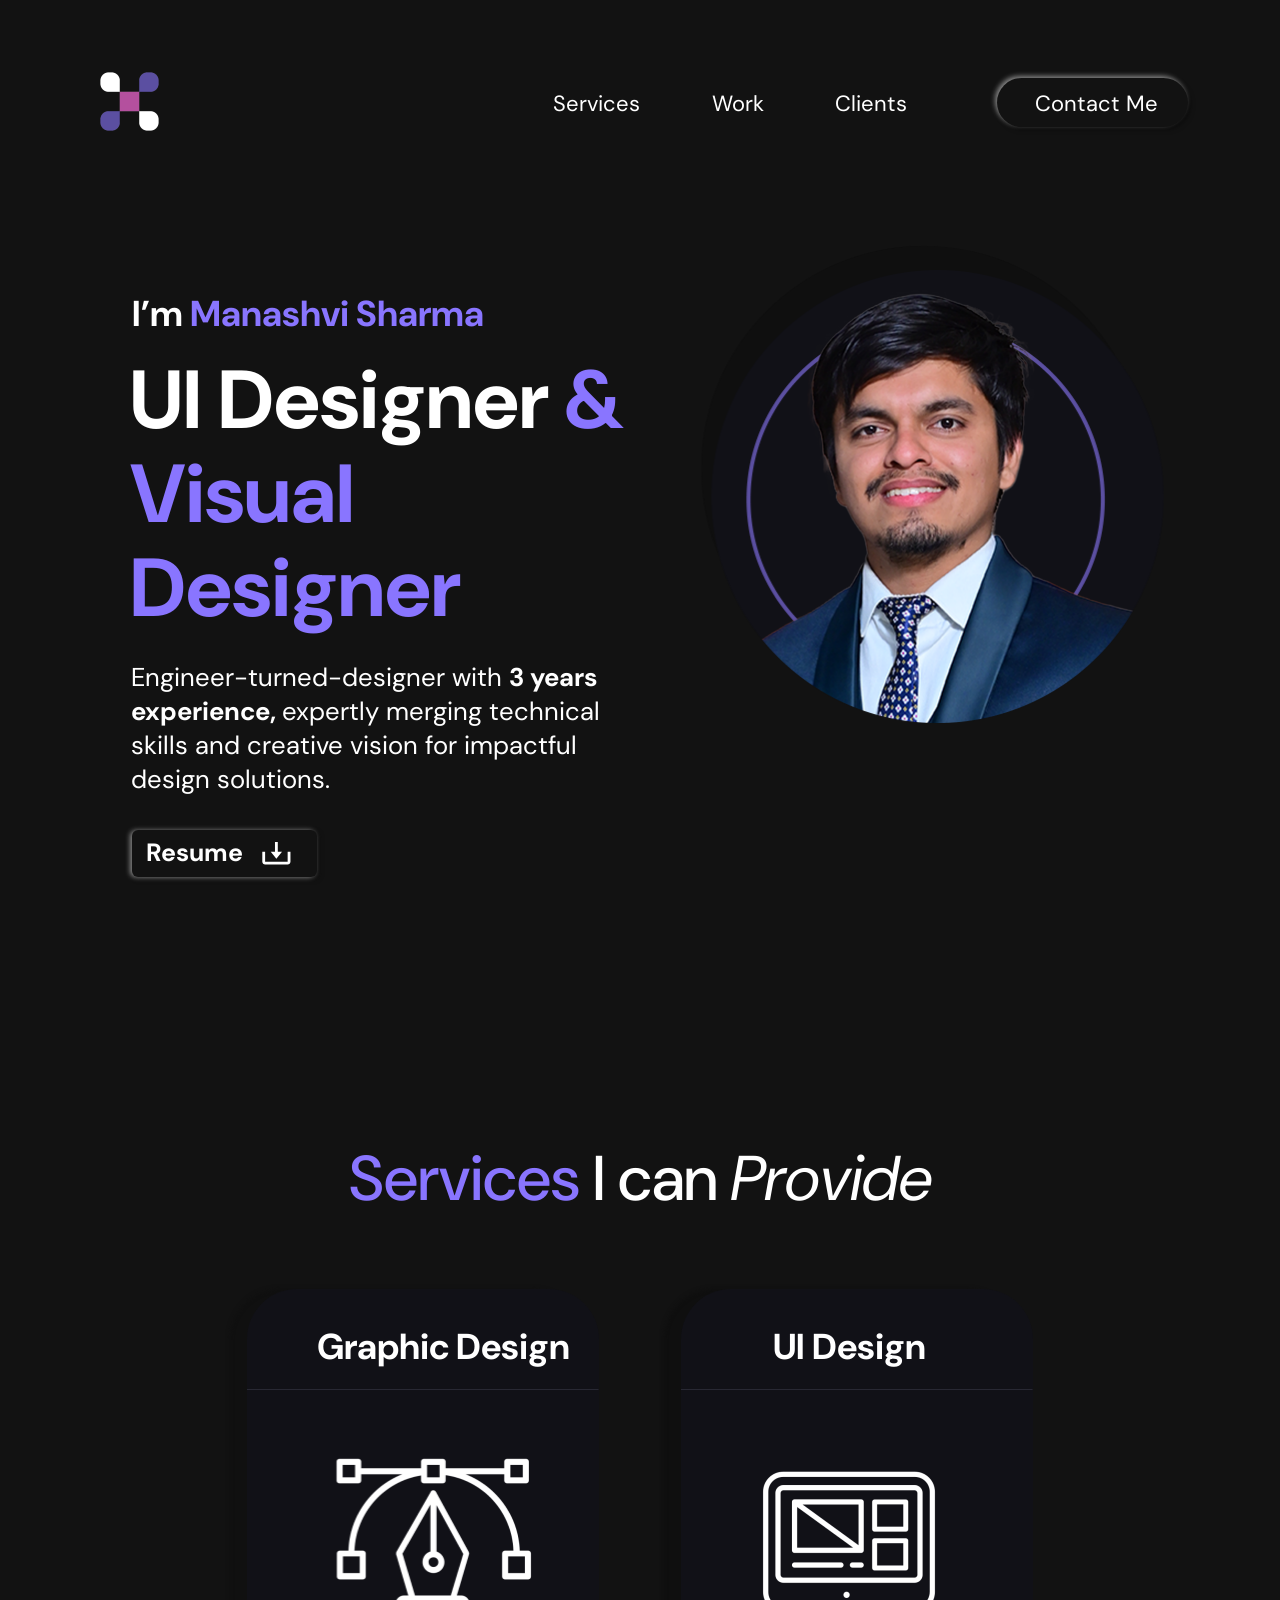
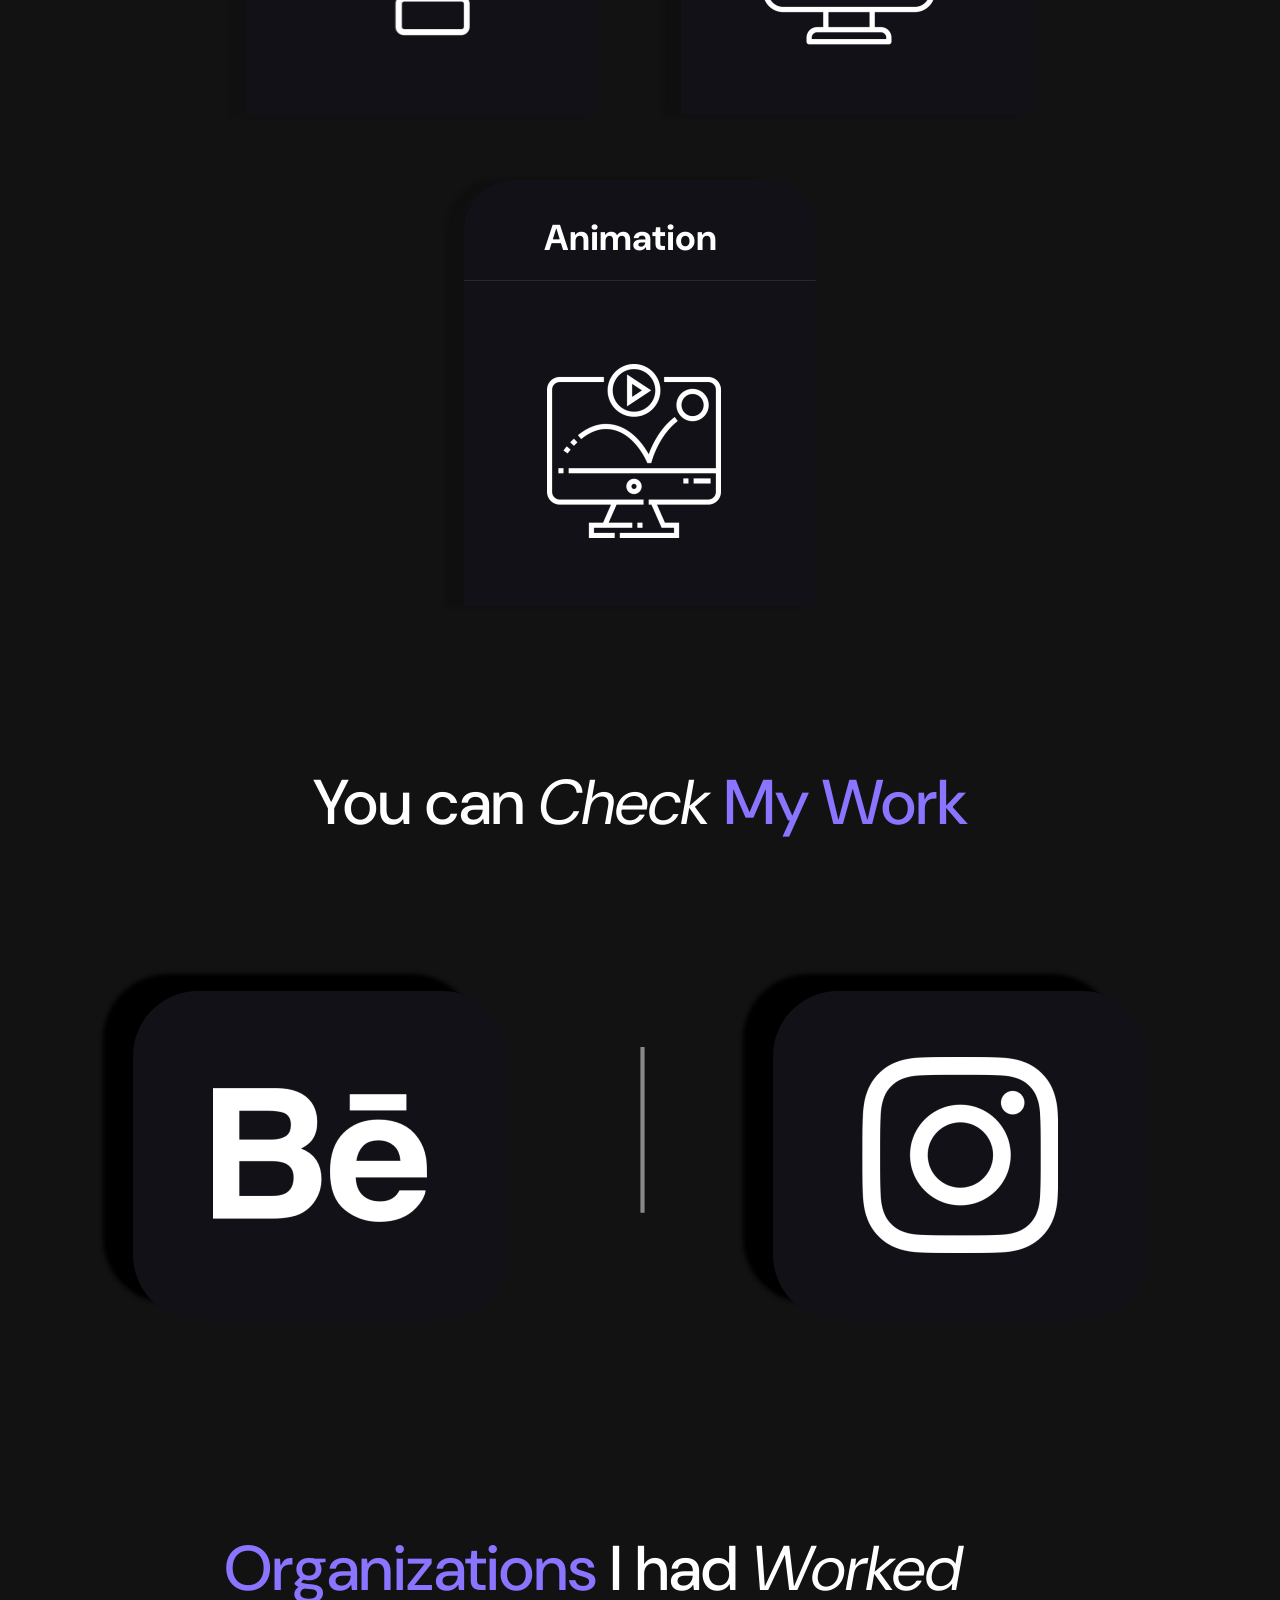
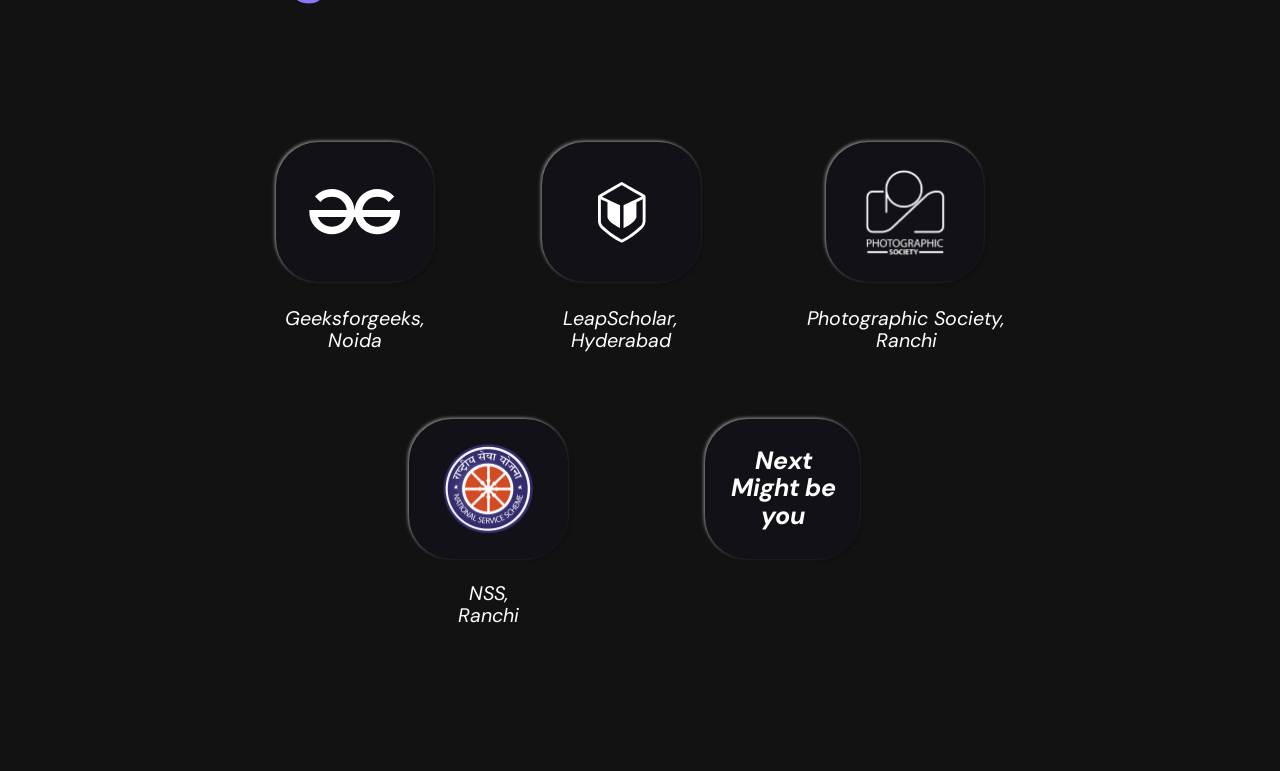
==== commit 6292ab6f: "Update Homepage.html" ====
--- a/Homepage.html
+++ b/Homepage.html
@@ -32,7 +32,7 @@
             </nav>
             <div class="contact-button">
               <div class="contact-button-child"></div>
-              <a class="contact-me1">Contact Me</a>
+              <a class="mailto:manashvisharma735@gmail.com">Contact Me</a>
             </div>
           </div>
         </div>
@@ -349,7 +349,7 @@
           }
         });
       }
-
+      
       var workText = document.getElementById("workText");
       if (workText) {
         workText.addEventListener("click", function () {
@@ -359,7 +359,7 @@
           }
         });
       }
-
+      
       var groupContainer = document.getElementById("groupContainer");
       if (groupContainer) {
         groupContainer.addEventListener("click", function () {
@@ -369,6 +369,6 @@
           }
         });
       }
-    </script>
+      </script>
   </body>
-</html>+</html>
--- a/global.css
+++ b/global.css
@@ -87,4 +87,4 @@
   --br-23xl-5: 42.5px;
   --br-31xl: 50px;
   --br-7xs: 6px;
-}+}
--- a/Homepage.css
+++ b/Homepage.css
@@ -1222,4 +1222,4 @@
     padding-right: var(--padding-xl);
     box-sizing: border-box;
   }
-}+}
